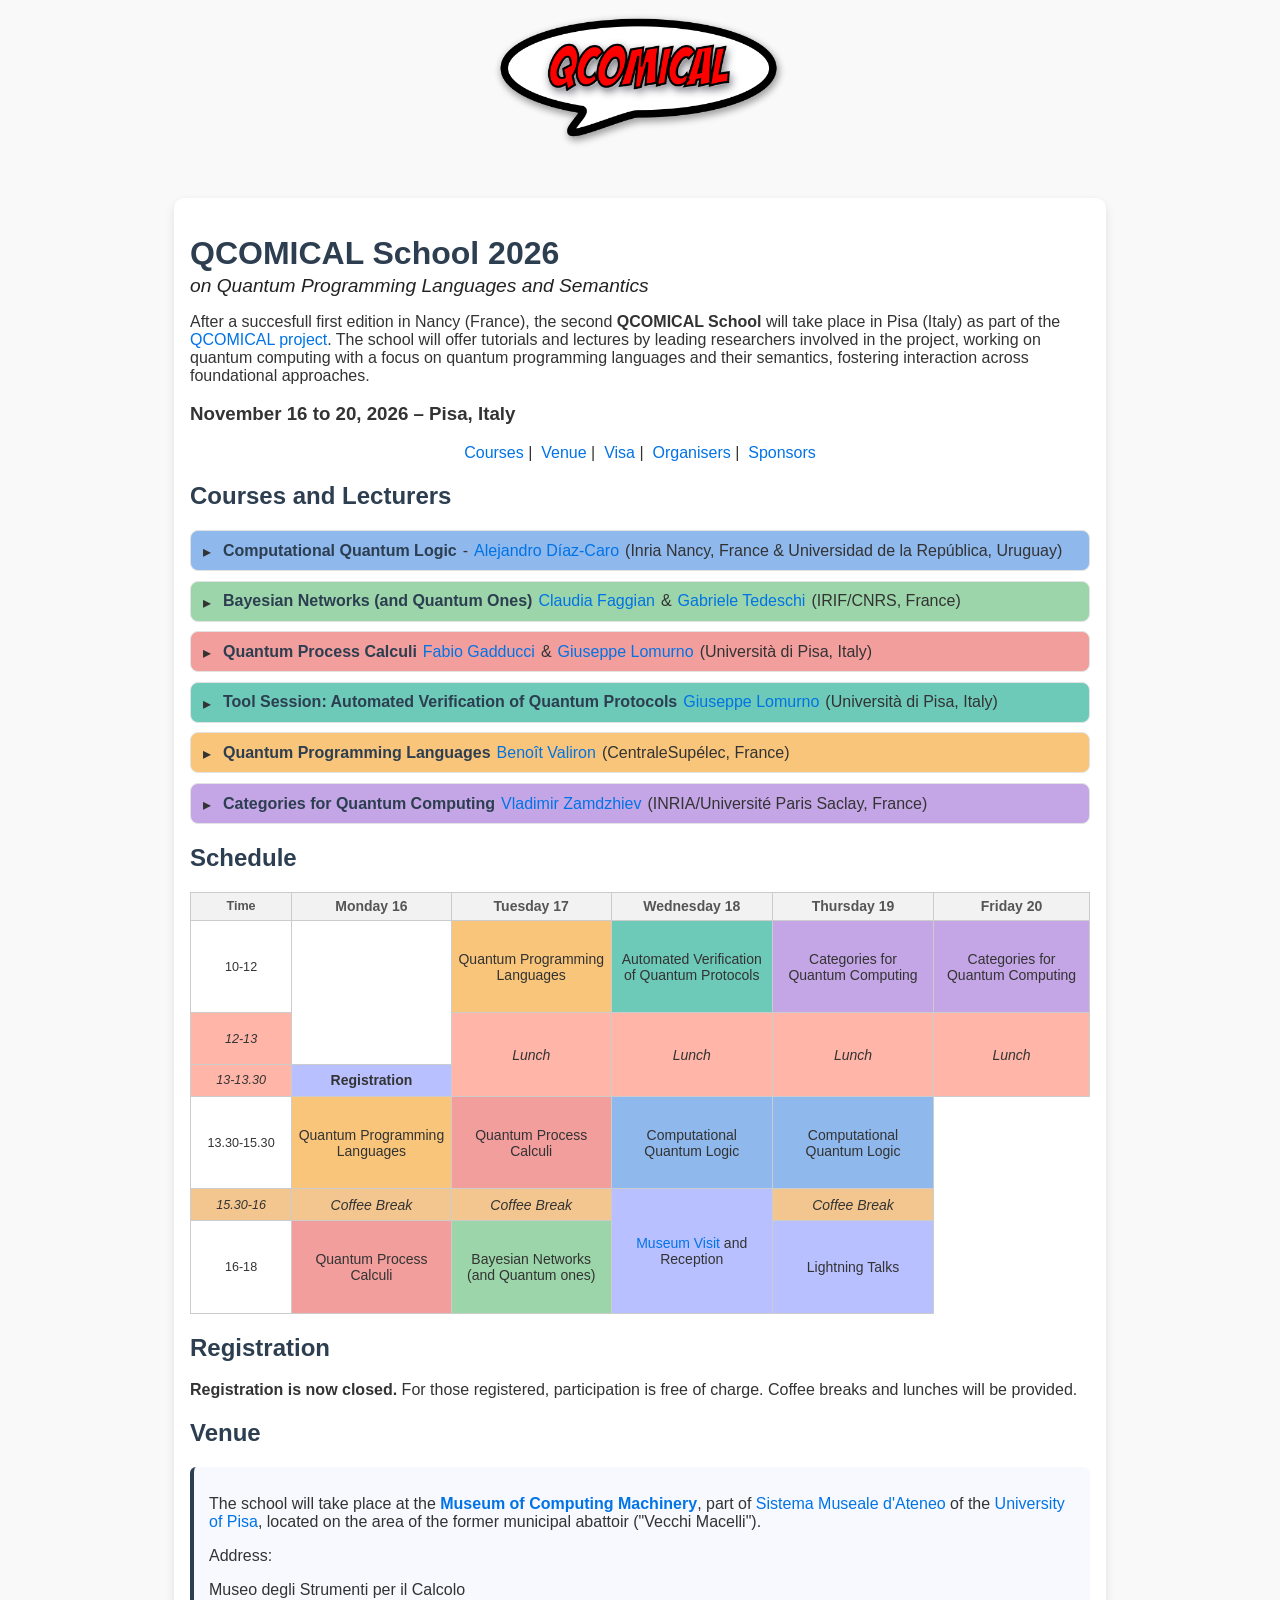
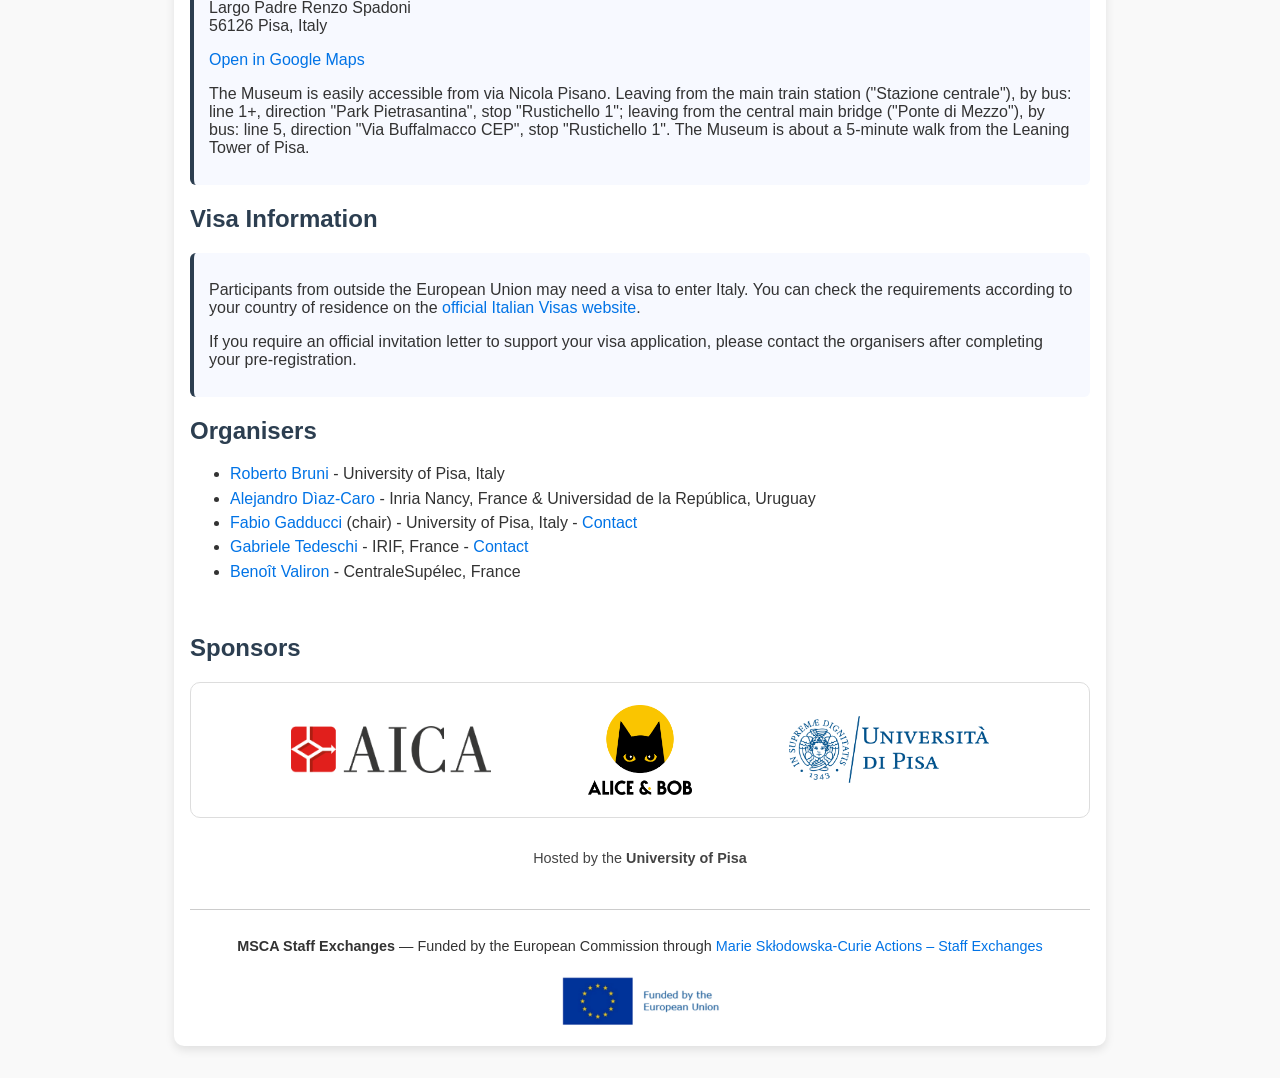
==== index.html @ 7be31fc1 "Added reception" ====
<!DOCTYPE html>
<html lang="en">
<head>
  <meta charset="UTF-8">
  <meta name="viewport" content="width=device-width, initial-scale=1">
  <title>QCOMICAL School 2026</title>
  <LINK rel="shortcut icon" href="favqcomical.png" type="image/x-icon">
  <link rel="stylesheet" href="style-qcomical.css?v=36">
</head>
<body>
  <div class="logo-container">
    <img src="img/QCOMICAL-logo.png" alt="QCOMICAL logo" class="qcomical-logo">
  </div>

<main class="container">
  <h1>QCOMICAL School 2026</h1>
  <p class="tagline"><em>on Quantum Programming Languages and Semantics</em></p>
  <p>
  After a succesfull first edition in Nancy (France), the second <strong>QCOMICAL School</strong> will take place in Pisa (Italy) as part of the 
  <a href="https://wdi.centralesupelec.fr/qcomical/" target="_blank">QCOMICAL project</a>.
  The school will offer tutorials and lectures by leading researchers involved in the project, working on quantum computing
  with a focus on quantum programming languages and their semantics, fostering interaction across foundational approaches.
  </p>

  <h3>November 16 to 20, 2026 – Pisa, Italy</h3>
  <nav style="margin: 0.5em 0 1.25em; text-align:center">
    <a href="#courses">Courses</a>&nbsp;|&nbsp; 
    <!--<a href="#schedule">Schedule</a>&nbsp;|&nbsp;-->
    <a href="#venue">Venue</a>&nbsp;|&nbsp;
    <a href="#visa">Visa</a>&nbsp;|&nbsp;
    <a href="#organisers">Organisers</a>&nbsp;|&nbsp;
    <a href="#sponsors">Sponsors</a>
  </nav>


  <h2 id="courses">Courses and Lecturers</h2>
  <ul class="lecturers">
    <li>
      <details class="course ql">
	<summary class="ql">
	  <span class="left">
	    <span class="course-title">Computational Quantum Logic</span> -
	     <a href="https://members.loria.fr/adiazcaro/" target="_blank">Alejandro D&iacute;az-Caro</a> 
	     (Inria Nancy, France & Universidad de la República, Uruguay)
	  </span>
	  <span class="right">
	    <!--<a href="xxxx" class="pdf" target="_blank">Slides</a>-->
	  </span>
	</summary>
	<div class="abstract">
	  <p>In this course, we will explore the logical foundations of quantum computing through the lens of the Curry-Howard correspondence. We will look at both directions of this relationship: how linear logic provides a natural framework for quantum mechanics, and conversely, what kind of logic emerges when we take quantum linearity as the starting point. Along the way, we will explore the challenges posed by measurement and the resulting non-determinism, examining different approaches to incorporating non-deterministic choice into logical systems.</p>
	</div>
      </details>
    </li>
    <li>
      <details class="course bn">
	<summary class="bn">
	  <span class="left">
	    <span class="course-title">Bayesian Networks (and Quantum Ones)</span>
	     <a href="https://www.irif.fr/~faggian/" target="_blank">Claudia Faggian</a> 
       &
       <a href="https://www.irif.fr/users/tedeschi/index" target="_blank">Gabriele Tedeschi</a> (IRIF/CNRS, France)
	  </span>
	  <span class="right">
	    <!--<a href="xxxx" class="pdf" target="_blank">Slides</a>-->
	  </span>
	</summary>
	<div class="abstract">
	  <p>Quantum theory can be framed as a theory of inference. What it predicts are the probabilities of measurement outcomes on a system; so framed, prediction is a problem of probabilistic inference. It is then natural to ask if and how the tools developed for classical Bayesian inference carry over to the quantum setting — an active research area.


The first part of the course introduces Bayesian networks, prominent graphical models for probabilistic reasoning under uncertainty, which have a dual nature as tools for inference and as causal models. We present their semantics and the basic mechanisms of inference.

The second part opens towards quantum Bayesian networks, which extend the framework to systems involving both classical and quantum data. The Bell experiment — Alice and Bob measuring a pair of entangled qubits in laboratories far apart — will be our guiding example.</p>
	</div>
      </details>
    </li>
    <li>
      <details class="course pc">
	<summary class="pc">
	  <span class="left">
	    <span class="course-title">Quantum Process Calculi</span>
	     <a href="https://pages.di.unipi.it/gadducci/" target="_blank">Fabio Gadducci</a> 
       &
       <a href="https://www.unipi.it/ateneo/organizzazione/persone/giuseppe-lomurno-204838/" target="_blank">Giuseppe Lomurno</a> (Universit&agrave; di Pisa, Italy)
	  </span>
	  <span class="right">
	    <!--<a href="xxxx" class="pdf" target="_blank">Slides</a>-->
	  </span>
	</summary>
	<div class="abstract">
	  <p>Whereas most quantum protocols are described in natural language and rarely analysed through the lens of formal methods, modern quantum network infrastructures demand rigorous guarantees of correctness and security. 
      Process calculi represent a natural candidate for quantum protocol verification, given their effectiveness in modelling and analysing distributed systems. 
      This course introduces the lqCCS language, a quantum extension of value-passing CCS.
      It describes its operational semantics, illustrates the associated testing and bisimulation equivalences,  and provides examples of protocol specifications to assess the calculus' adequacy in proving their correctness.</p>
	</div>
      </details>
    </li>
	<li>
      <details class="course vqp">
	<summary class="vqp">
	  <span class="left">
	    <span class="course-title">Tool Session: Automated Verification of Quantum Protocols</span>
	     <a href="https://www.unipi.it/ateneo/organizzazione/persone/giuseppe-lomurno-204838/" target="_blank">Giuseppe Lomurno</a> (Universit&agrave; di Pisa, Italy)
	  </span>
	  <span class="right">
	    <!--<a href="xxxx" class="pdf" target="_blank">Slides</a>-->
	  </span>
	</summary>
	<div class="abstract">
	  <p>Quantum communication is moving from laboratory demonstrations to deployed security applications, so the correctness of quantum protocols is becoming a practical concern rather than a theoretical one.
Verification is hard on multiple axis: the systems act on possibly large quantum states with probabilistic behaviour, and being concurrent, they also exhibit non-deterministic behaviour.
These two features do not compose for free: theoretical work shows that naively extending classical techniques breaks soundness, and that scheduling must be handled with care.
We present an interactive workbench that implements these results.
Protocols are written in lqCCS, a process algebra that adds quantum operations to the simple syntax of CCS.
The tool typechecks protocols and sepcifications, derives their semantics as labelled transition systems, and decides behavioural equivalence via bisimilarity, both from the command line and through a GUI in which the state space can be explored interactively.
    </p>
	</div>
      </details>
    </li>
    <li>
      <details class="course qpl">
	<summary class="qpl">
	  <span class="left">
	    <span class="course-title">Quantum Programming Languages</span>
	     <a href="https://www.monoidal.net/" target="_blank">Beno&icirc;t Valiron</a> (CentraleSup&eacute;lec, France)
	  </span>
	  <span class="right">
	    <!--<a href="xxxx" class="pdf" target="_blank">Slides</a>-->
	  </span>
	</summary>
	  <div class="abstract">
	  <p>In this lecture, we will discuss what it means to program quantum
computers: what is the computational model, what is the general
structure of quantum algorithms, and what it implies in terms of
programming structures and constraints. We shall in particular focus on
the functional paradigm, and the differences with the classical
framework.</p>
	</div>
    </li>
    <li>
      <details class="course cat">
	<summary class="cat">
	  <span class="left">
	    <span class="course-title">Categories for Quantum Computing</span>
	     <a href="https://zamdzhiev.github.io/" target="_blank">Vladimir Zamdzhiev</a> (INRIA/Universit&eacute; Paris Saclay, France)
	  </span>
	  <span class="right">
	    <!--<a href="xxxx" class="pdf" target="_blank">Slides</a>-->
	  </span>
	</summary>
	<div class="abstract">
	  <p>In this course we recall some of the more important categories that have been studied in the program of Categorical Quantum Mechanics (CQM) for finite-dimensional quantum systems. Examples include the category FHilb of finite-dimensional Hilbert spaces and linear maps between them and a category that is equivalent to finite-dimensional C*-algebras and completely positive (CP) maps between them. We then consider additional categories that are relevant for quantum computation where we take into account normalisation constraints and show that we still have nice categorical structures that are compatible with the Heisenberg-Schrödinger duality of quantum theory.

The latter results are based on a joint paper with Thea Li and other papers coauthored with Bert Lindenhovius.</p>
	</div>
      </details>
    </li>
    </ul>

<div style="/*display: none;*/">
  <h2 id="schedule">Schedule</h2>
<div class="schedule">
  <table>
    <thead>
      <tr>
        <th>Time</th>
        <th>Monday 16</th>
        <th>Tuesday 17</th>
        <th>Wednesday 18</th>
        <th>Thursday 19</th>
        <th>Friday 20</th>
      </tr>
    </thead>
    <tbody>
      <!-- 10-12 -->
      <tr class="row-120">
        <td>10-12</td>
        <td class="empty"></td>
        <td class="courses qpl">Quantum Programming Languages</td>
        <td class="courses vqp">Automated Verification of Quantum Protocols</td>
        <td class="courses cat">Categories for Quantum Computing</td>
        <td class="courses cat">Categories for Quantum Computing</td>
      </tr>

      <!-- 12-13 -->
      <tr class="row-60">
        <td class="lunch">12-13</td>
        <td class="empty"></td>
        <td class="lunch" rowspan="2">Lunch</td>
        <td class="lunch" rowspan="2">Lunch</td>
        <td class="lunch" rowspan="2">Lunch</td>
        <td class="lunch" rowspan="2">Lunch</td>
      </tr>

      <!-- 13-13.30 -->
      <tr class="row-30">
        <td class="lunch">13-13.30</td>
        <td class="social"><strong>Registration</strong></td>
      </tr>

      <!-- 13.30-15.30 -->
      <tr class="row-120">
        <td>13.30-15.30</td>
        <td class="courses qpl">Quantum Programming Languages</td>
        <td class="courses pc">Quantum Process Calculi</td>
        <td class="courses ql">Computational Quantum Logic</td>
        <td class="courses ql">Computational Quantum Logic</td>
        <td class="empty"></td>
      </tr>

      <!-- 15.30-16 -->
      <tr class="row-30">
        <td class="coffee">15.30-16</td>
        <td class="coffee">Coffee Break</td>
        <td class="coffee">Coffee Break</td>
        <td class="social" rowspan="2"><a href="https://www.msc.sma.unipi.it/en/collections/">Museum Visit</a> and Reception</td>
        <td class="coffee">Coffee Break</td>
        <td class="empty"></td>
      </tr>

      <!-- 16-18 -->
      <tr class="row-120">
        <td>16-18</td>
        <td class="courses pc">Quantum Process Calculi</td>
        <td class="courses bn">Bayesian Networks (and Quantum ones)</td>
        <td class="social">Lightning Talks</td>
        <td class="empty"></td>
      </tr>
    </tbody>
  </table>
</div>
</div>

  <h2 id="prereg">Registration</h2>

  <p>
  <strong>Registration is now closed.</strong>
  For those registered, participation is free of charge</strong>. Coffee breaks and lunches will be provided.
  </p>
  <!--
  <div class="prereg-box"> 
    <p>Filling the form below is mandatory.</p>
    <a href="https://forms.gle/PEgU6gXWRvAGsyMJ6"
       target="_blank" rel="noopener"
		       aria-label="Open the pre-registration form in a new tab">
      Click here to access the registration form
    </a>
    <p>Your submission will be considered a pre-registration until you receive a confirmation email, usually sent within two days.</p>
    <h3>Registration deadline: October 16, 2026 (AoE)</h3>
    <p><strong>If you receive any error message, please try again or contact the organisers.</strong></p>
  </div>-->

  
  <!--
  <h2 id="prereg">Accommodation</h2>
  <p>
  A few rooms have been reserved at
  <a href="https://www.residence.unipi.it/" target="_blank"><strong>Residence Le Benedettine</strong></a>,
  the guesthouse of the University of Pisa.
  They are available on a first come-first served basis. <br>
  If you wish to book a <strong>single-bed room</strong>, you can do so following this 
  <a href="https://www.residence.unipi.it/richiestaautenticata/?lang=en">link</a>,
  and insert the following code into the <i>additional notes</i>: <b>Priority code 1156/2026</b>.
  If you and another attendee wish to book a <strong>double room</strong>, 
  you can contact the guesthouse with a mail to <tt>"info at residence.unipi.it"</tt>.
  You will have to specify both of your names and the same code priority code as before.
  </p>
  -->

  <h2 id="venue">Venue</h2>
  <div class="venue-box">
    <p>
    The school will take place at the <strong><a href="https://www.msc.sma.unipi.it/en/" target="_blank">Museum of Computing Machinery</a></strong>, 
    part of <a href="https://www.sma.unipi.it/en/" target="_blank"> Sistema Museale d'Ateneo</a> of the 
    <a href="https://www.unipi.it/en/" target="_blank">University of Pisa</a>,
    located on the area of the former municipal abattoir ("Vecchi Macelli").
    </p>
    <p>
    Address:
    <address style="font-style: normal;">
      Museo degli Strumenti per il Calcolo<br>
      Largo Padre Renzo Spadoni<br>
      56126 Pisa, Italy
    </address>
    </p>
    <p>
    <a href="https://www.google.com/maps/place/Museo+degli+Strumenti+per+il+Calcolo/@43.7167528,10.3877674,17z/data=!3m1!4b1!4m6!3m5!1s0x12d59174dbd13f9b:0xfd194d0edb1dd85f!8m2!3d43.716749!4d10.3903423!16s%2Fg%2F11g_x8jgtn?entry=ttu&g_ep=EgoyMDI2MDQxNS4wIKXMDSoASAFQAw%3D%3D"
       target="_blank" rel="noopener">Open in Google Maps</a>
    </p>
    <p>
    The Museum is easily accessible from via Nicola Pisano. 
    Leaving from the main train station ("Stazione centrale"), by bus: line 1+, direction "Park Pietrasantina", stop "Rustichello 1"; 
    leaving from the central main bridge ("Ponte di Mezzo"), by bus: line 5, direction "Via Buffalmacco CEP", stop "Rustichello 1". 
    The Museum is about a 5-minute walk from the Leaning Tower of Pisa.
    </p>
    </div>

  <h2 id="visa">Visa Information</h2>
  <div class="visa-box">
  <p>
    Participants from outside the European Union may need a visa to enter Italy.  
    You can check the requirements according to your country of residence on the  
    <a href="https://www.msc.sma.unipi.it/en/" target="_blank">official Italian Visas website</a>.
  </p>
  <p>
    If you require an official invitation letter to support your visa application, please contact the organisers after completing your pre-registration.
  </p>
  </div>

  <h2 id="organisers">Organisers</h2>
  <p>
  <ul class="organisers">
    <li><a href="https://pages.di.unipi.it/bruni/" target="_blank">Roberto Bruni</a> - University of Pisa, Italy</li>
    <li><a href="https://members.loria.fr/ADiazCaro/">Alejandro D&igrave;az-Caro</a> - Inria Nancy, France & Universidad de la República, Uruguay </li>
    <li><a href="https://pages.di.unipi.it/gadducci/">Fabio Gadducci</a> (chair) - University of Pisa, Italy - 
		<!-- A js script at the bottom of the pages composes user and domain on a click event-->
		<a href="#" class="secure-email" mail-user="fabio.gadducci" mail-domain="unipi.it">Contact</a></li>
    <li><a href="https://www.irif.fr/users/tedeschi/index" target="_blank">Gabriele Tedeschi</a> - IRIF, France - 
		<a href="#" class="secure-email" mail-user="gabriele.tedeschi" mail-domain="irif.fr">Contact</a></li>
  	<li><a href="http://www.monoidal.net/" target="_blank">Beno&icirc;t Valiron</a> - CentraleSup&eacute;lec, France</li>
  </ul>
  </p>

  <h2 id="sponsors">Sponsors</h2>

 
  <section class="sponsors">
    <!-- 1st row 
    <div class="tier tier-diamond">
      <h3>Diamond</h3>
      <div class="logos">
        <a class="logo" href="https://www.quantinuum.com" target="_blank" rel="noopener">
          <img src="img/quantinuum-logo.png" alt="Quantinuum">
        </a>
      </div>
    </div>
	-->

    <!-- 2nd row 
    <div class="tier tier-platinum">
      <h3>Platinum</h3>
      <div class="logos is-empty"></div>
    </div>
    -->

    <!-- 3rd row -->
    <div class="tier tier-gold">
      <!-- <h3>Gold</h3> -->
      <div class="logos">
		<a class="logo" href="https://www.aicanet.it/" target="_blank" rel="noopener">
          <img src="img/Logo_AICA_Nuovo.png" style="width: 200px; height: auto;" alt="AICA">
        </a>
		<a class="logo" href="https://alice-bob.com/" target="_blank" rel="noopener">
		<img src="img/AB-logo-RVB-vertical-black-Nomaring.png" style="width:auto; height: auto;" alt="Alice&Bob">
		</a>
		<a class="logo" href="https://www.unipi.it/" target="_blank" rel="noopener">
          <img src="img/unipi-logo.png" style="width:200px; height: auto;" alt="University of Pisa">
        </a>
      </div>
    </div>

    <!-- 4th row 
    <div class="tier tier-silver">
      <h3>Silver</h3>
      <div class="logos">
        <a class="logo" href="https://quandela.com/" target="_blank" rel="noopener">
          <img src="img/quandela-logo.jpeg" alt="Quandela">
        </a>
      </div>
      <div class="logos">
	<a class="logo" href="https://www.info.gouv.fr/actualite/france-2030-strategie-quantique-lancement-d-une-plateforme-nationale-de-calcul-quantique" target="_blank" rel="noopener">
	  <img src="img/EPiQ-HQI.png" alt="EPiQ - HQI">
        </a>
      </div>
    </div>
	-->
  </section>
  
  <div class="hosted-by" style="text-align:center; margin-top:2em;">
    <p style="margin-bottom:0.5em; font-size:90%;">
    Hosted by the <strong>University of Pisa</strong>
    </p>
    <!-- <img src="img/unipi-logo.png" alt="unipi logo" style="width:560px; height:auto;"> -->
  </div>

  <div class="eu-funding">
  <p><strong>MSCA Staff Exchanges</strong> — Funded by the European Commission through
    <a href="https://marie-sklodowska-curie-actions.ec.europa.eu/actions/staff-exchanges" target="_blank">
      Marie Skłodowska-Curie Actions – Staff Exchanges
    </a>
  </p>
  <img src="img/EUflag.png" alt="Funded by the European Union">
</div>
</main>

<script>
      document.querySelectorAll('.secure-email').forEach(link => {
        link.addEventListener('click', function(e) {
          e.preventDefault(); // Stops the page from jumping
          
          const user = this.getAttribute('mail-user');
          const domain = this.getAttribute('mail-domain');
          
          // Opens the user's default email client
          window.location.href = `mailto:${user}@${domain}`;
        });
      });
</script>

</body>
</html>
---- style-qcomical.css ----
:root {
  /* Course Colors */
  --color-ql:  #8fb8ed;  /* Soft bright blue */
  --color-bn:  #9bd5a9;  /* Soft bright mint green */
  --color-pc:  #f29e9d;  /* Soft bright coral/salmon */
  --color-vqp: #6dc9b8;  /* Vibrant soft teal  */
  --color-qpl: #f8c57b;  /* Soft warm apricot/gold */
  --color-cat: #c4a6e6;  /* Soft bright lavender */

  /* Schedule Event Colors (Fainter & Distinct) */
  --color-lunch:  #ffb5a7;  /* Cheerful soft coral-pink */
  --color-coffee: #f3c68f;  /* Warm, cozy creamy amber */
  --color-social: #b8c0ff;  /* Vibrant soft periwinkle-blue */
}


body {
  font-family: "Helvetica Neue", Helvetica, Arial, sans-serif;
  background-color: #f9f9f9;
  margin: 0;
  padding: 0;
  color: #333;
}

.container {
  max-width: 900px;
  margin: 2em auto;
  padding: 1em;
  background: white;
  border-radius: 10px;
  box-shadow: 0 4px 10px rgba(0,0,0,0.1);
}

h1, h2 {
  color: #2c3e50;
}

.logo-container {
  text-align: center;
  margin-bottom: 1.5em;
}

.qcomical-logo {
  max-width: 100%;
  height: auto;
  width: 300px;
}

.eu-funding {
  margin-top: 3em;
  padding-top: 1em;
  border-top: 1px solid #ccc;
  text-align: center;
  font-size: 90%;
}

.eu-funding img {
  margin-top: 0.5em;
  width: 160px;
  height: auto;
}

.hosted-by {
  text-align: center;
  margin-top: 2em;
  margin-bottom: 2em;
  color: #444;
}

.hosted-by p {
  margin-bottom: 0.5em;
}

.hosted-by img {
  max-width: 160px;   /* nunca más grande que el logo de la UE */
  height: auto;
  display: block;
  margin: 0 auto;
}

a {
  color: #0073e6;
  text-decoration: none;
}
a:hover {
  text-decoration: underline;
}

.schedule table {
  width: 100%;
  border-collapse: collapse;
  margin-top: 1em;
  font-size: 14px;
}

.schedule tr.row-30 td {
  height: 20px;
}

.schedule tr.row-60 td {
  height: 40px;
}

.schedule tr.row-90 td {
  height: 60px;
}

.schedule tr.row-120 td {
  height: 80px;
}

.schedule td,
.schedule th {
  vertical-align: middle;
  text-align: center;
  padding: 0.4em;
  border: 1px solid #ccc;
}

.schedule td.empty {
  border: none !important;
  background: transparent;
}

th {
  background-color: #f2f2f2;
  font-weight: bold;
  color: #555;
}

.schedule td:first-child,
.schedule th:first-child {
  white-space: nowrap;
  min-width: 90px;
  font-size: 90%;
}

.schedule th:not(:first-child),
.schedule td:not(:first-child) {
  width: 20%; 
}

/* --- New Colors with Original Text Styling --- */

.courses {
  background-color: #c9daf8; /* Soft Pastel Blue */
}

.lunch {
  background-color: var(--color-lunch);
  font-style: italic;
}

.coffee {
  background-color: var(--color-coffee);
  font-style: italic;
}

.social {
  background-color: var(--color-social);
}


.lecturers li {
  margin-bottom: 0.4em;
}

.organisers li {
	margin-bottom: 0.4em;
}

.tagline {
  font-size: 1.2em;
  font-weight: 500;
  color: #222;
  margin-top: -1em;
  margin-bottom: 0.5em;
}

.prereg-box {
  border: 2px solid #e74c3c;   /* rojo suave */
  background-color: #fff5f5;   /* fondo tenue */
  padding: 15px;
  margin: 20px 0;
  text-align: center;
  border-radius: 6px;
}

.prereg-box strong {
  color: #e74c3c;
}

.prereg-box a {
  display: inline-block;
  margin: 10px 0;
  padding: 10px 18px;
  background-color: #e74c3c;
  color: white;
  font-weight: bold;
  border-radius: 4px;
  text-decoration: none;
  transition: background-color 0.2s ease;
}

.prereg-box a:hover {
  background-color: #c0392b;
}

.prereg-box p:last-child {
  margin-top: 15px;
  font-weight: bold;
  color: #e74c3c;
}

.venue-box, .visa-box {
  background-color: #f7f9ff;
  border-left: 4px solid #2c3e50;
  padding: 12px 15px;
  margin: 20px 0;
  border-radius: 6px;
}

/* Sponsors */
#sponsors { margin-top: 2.2em; }

.sponsors {
  background: #fff;
  border: 1px solid #ddd;   /* borde externo limpio */
  border-radius: 10px;
  overflow: hidden;
}

.sponsors .tier {
  padding: 14px 16px;
  /* por defecto, SIN línea punteada */
  border-top: none;
}

/* Línea punteada SOLO entre categorías visibles */
.sponsors .tier:not(:has(.logos:empty)) + .tier:not(:has(.logos:empty)) {
  border-top: 2px dashed #d7d7d7;
}

.sponsors h3 {
  margin: 0 0 8px;
  font-size: 1.05em;
  color: #2c3e50;
  text-align: center;
}

.sponsors .logos {
  display: grid;
  grid-auto-flow: column;
  grid-auto-columns: max-content;
  justify-content: space-evenly;   /* reparte el espacio entre logos */
  gap: 36px;                       /* más aire entre logos */
  padding: 8px 24px;               /* evita que queden pegados al borde */
  align-items: center;
  min-height: 70px;   /* más alto para logos grandes */
  text-align: center;
}

/* Tamaños por categoría */
.sponsors .tier-diamond img   { max-height: 100px; width: auto; }
.sponsors .tier-platinum img  { max-height: 95px;  width: auto; }
.sponsors .tier-gold img      { max-height: 90px;  width: auto; }
.sponsors .tier-silver img    { max-height: 70px;  width: auto; }

.sponsors .logo img {
  display: block;
  height: auto;
  filter: none;
}

/* Responsive */
@media (max-width: 560px) {
  .sponsors .logos { grid-auto-flow: row; gap: 12px; }
  .sponsors .tier-diamond img  { max-height: 80px; }
  .sponsors .tier-platinum img { max-height: 65px; }
  .sponsors .tier-gold img     { max-height: 55px; }
  .sponsors .tier-silver img   { max-height: 48px; }
}

/* Ocultar categorías sin logos */
.sponsors .tier:has(.logos:empty) { display: none; }

/* Cursos con abstracts plegables */
.lecturers { list-style: none; padding-left: 0; }
.lecturers li { margin: 0 0 0.6em 0; }

.course {
  border: 1px solid #e3e3e3;
  border-radius: 8px;
  padding: 0;               /* el padding va en summary y abstract */
  overflow: hidden; /* ADD THIS: Keeps the abstract background inside the rounded corners */
}



.course[open] { box-shadow: 0 2px 8px rgba(0,0,0,0.06); }

.course summary {
  display: flex;
  gap: 6px;
  align-items: baseline;
  padding: 10px 12px;
  cursor: pointer;
  list-style: none;         /* oculta el triángulo nativo en algunos navegadores */
}

/* Ocultar marcador nativo y poner uno custom */
.course summary::-webkit-details-marker { display: none; }
.course summary::before {
  content: "▸";
  flex: 0 0 auto;
  transform: translateY(1px);
}
.course[open] summary::before { content: "▾"; }

.course-title {
  font-weight: 600;
  color: #2c3e50;           /* consistente con tus h1/h2 */
}


/* Cuerpo del abstract */
.course .abstract {
  padding: 10px 12px 12px 34px;  /* sangría para alinear con el caret */
  border-top: 1px solid #eee;
  color: #333;
  line-height: 1.45;
  text-align: justify;
  background-color: rgba(255, 255, 255, 0.6); /* ADD THIS: Creates the faded parent color effect */
}

.course .abstract p { margin: 0.4em 0; }

/* Para sponsors en el móvil */
@media (max-width: 560px) {
  /* Hacer que cada fila de logos sea realmente una columna apilada */
  .sponsors .logos {
    display: grid;
    grid-auto-flow: row;          /* apilar */
    grid-auto-columns: unset;     /* anula el max-content que rompe en iOS */
    grid-template-columns: 1fr;   /* una columna centrada */
    justify-content: center;
    align-items: center;
    gap: 12px;
    padding: 8px 12px;
  }

  /* Centrado y contención estricta del logo */
  .sponsors .logo {
    display: flex;
    justify-content: center;
    max-width: 100%;
  }
  .sponsors .logo img {
    max-width: 100%;
    height: auto;
    object-fit: contain;
  }

  /* Alturas un poco menores en móvil, manteniendo jerarquía */
  .sponsors .tier-diamond img { max-height: 80px; }
  .sponsors .tier-gold img    { max-height: 65px; }
  .sponsors .tier-silver img  { max-height: 50px; }
}

/* Para el programa en el movil */

@media (max-width: 560px) {
  .schedule {
    overflow-x: auto;
    -webkit-overflow-scrolling: touch;
  }
  .schedule table {
    /* SIN table-layout: fixed */
    min-width: 900px;   /* ancho mínimo cómodo para 6 columnas */
    width: 100%;
  }
  .schedule th, .schedule td {
    padding: 0.3em;
    font-size: 12px;
    white-space: normal;
    word-break: break-word;
  }
  .schedule td:first-child,
  .schedule th:first-child {
    min-width: 80px;
    font-size: 11px;
  }

  /* (Opcional, muy útil): primera columna fija al hacer scroll */
  .schedule td:first-child,
  .schedule th:first-child {
    position: sticky;
    left: 0;
    background: #fff;   /* o #f2f2f2 para el th */
    z-index: 2;
  }
  .schedule th:first-child { background: #f2f2f2; z-index: 3; }
}

/* Alinea contenido del summary: izquierda título + derecha slides */
.course summary {
  display: flex;
  justify-content: space-between;  /* separa izquierda y derecha */
  align-items: center;
  flex-wrap: wrap;                 /* permite que baje si se achica */
  gap: 6px;
  padding: 10px 12px;
  cursor: pointer;
  list-style: none;
}

/* Bloque izquierdo (titulo, nombre, institución) */
.course summary .left {
  display: flex;
  flex-wrap: wrap;
  align-items: baseline;
  gap: 6px;
}

/* Bloque derecho (slides) */
.course summary .right {
  margin-left: auto;               /* empuja a la derecha */
  white-space: nowrap;
}

/* Ajuste del triángulo indicador */
.course summary::before {
  content: "▸";
  margin-right: 6px;
}
.course[open] summary::before {
  content: "▾";
}

/* Responsive: en móvil, apilar slide abajo */
@media (max-width: 560px) {
  .course summary {
    flex-direction: column;
    align-items: flex-start;
  }
  .course summary .right {
    margin-left: 0;
  }
}

/* Logo dentro de una celda del programa */
.schedule td.logo-cell {
  background: #fff;  
  padding: 2px;        
}

.schedule td.logo-cell img {
  display: block;
  max-width: 100%;
  max-height: 100%;
  width: 100%;             /* ocupa el ancho disponible */
  height: 100%;            /* se adapta al alto de la celda */
  object-fit: contain;     /* mantiene proporciones 851x159 */
  margin: 0 auto;
}

/* Íconos para los enlaces de slides */
a.pdf::before,
a.html::before {
  content: "";
  display: inline-block;
  vertical-align: middle;
  width: 18px;   /* ajustá si querés más grande */
  height: 18px;
  margin-right: 4px;
  background-size: contain;
  background-repeat: no-repeat;
  background-position: center;
}

/* Icono PDF */
a.pdf::before {
  background-image: url("pdf.png");
}

/* Icono HTML */
a.html::before {
  background-image: url("html.png");
}

/* Coloring the courses programs */
.course.ql  { background-color: var(--color-ql); }
.course.bn  { background-color: var(--color-bn); }
.course.pc  { background-color: var(--color-pc); }
.course.vqp { background-color: var(--color-vqp); }
.course.qpl { background-color: var(--color-qpl); }
.course.cat { background-color: var(--color-cat); }

/* Coloring the courses schedule */
.courses.ql  { background-color: var(--color-ql); }
.courses.bn  { background-color: var(--color-bn); }
.courses.pc  { background-color: var(--color-pc); }
.courses.vqp { background-color: var(--color-vqp); }
.courses.qpl { background-color: var(--color-qpl); }
.courses.cat { background-color: var(--color-cat); }
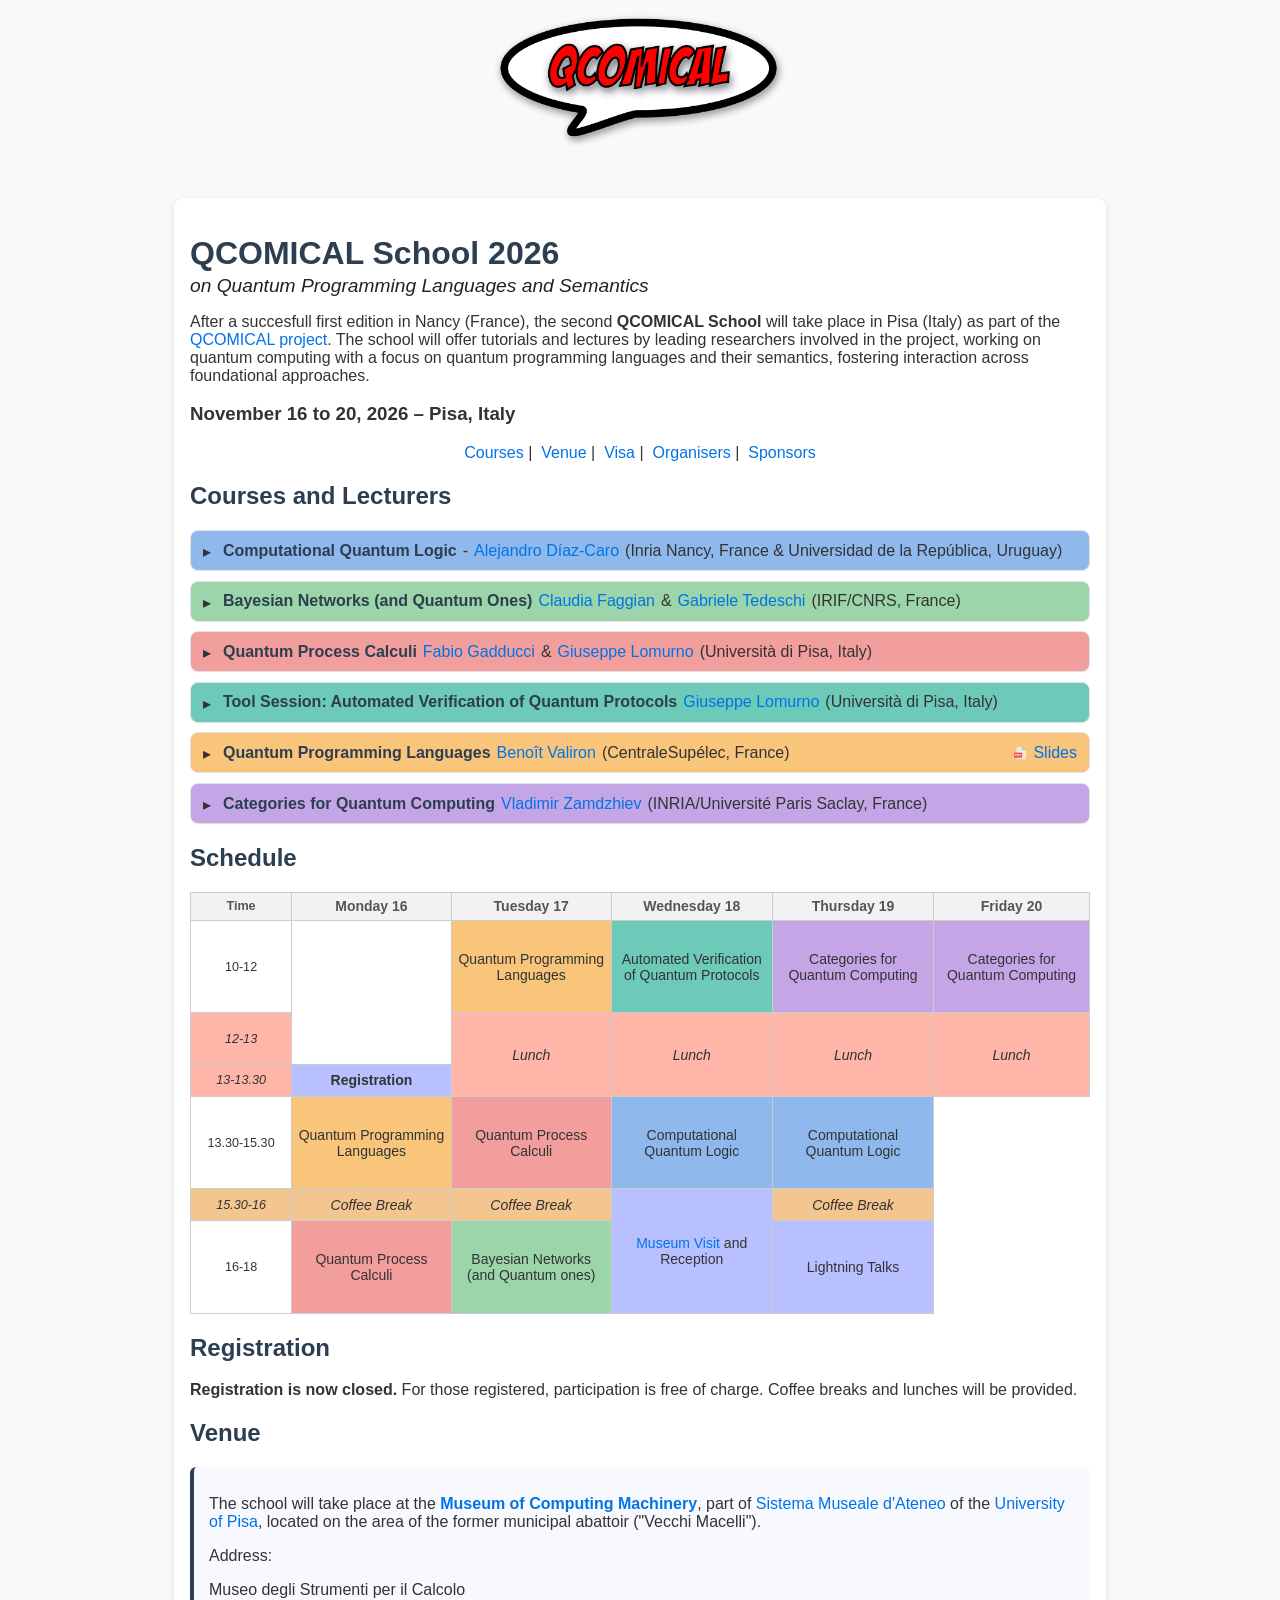
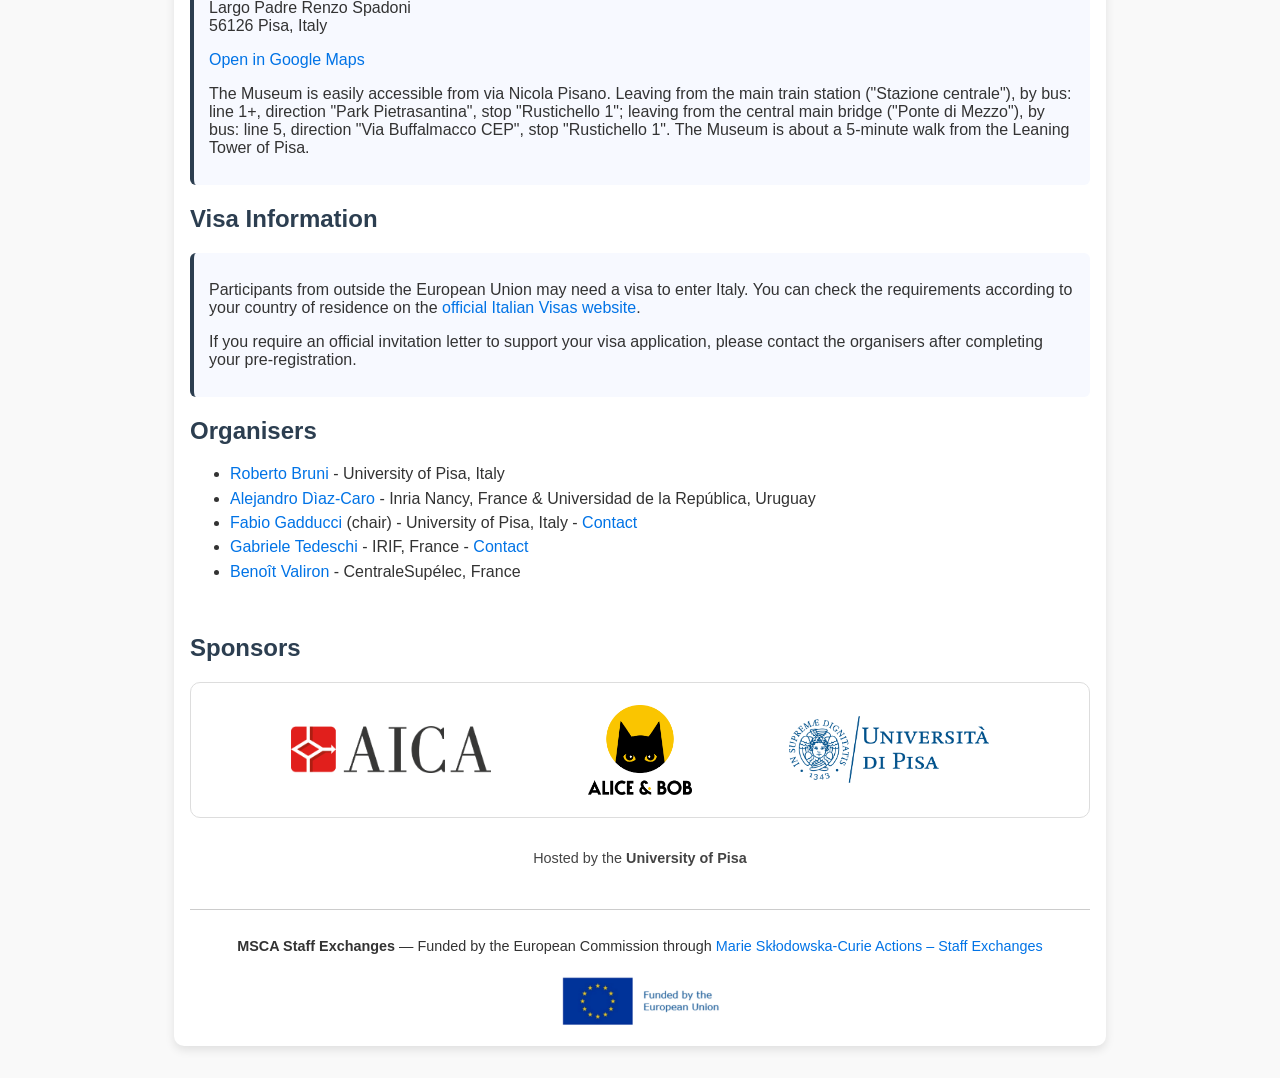
==== commit 60f675fd: "Added benoit slides" ====
--- a/index.html
+++ b/index.html
@@ -126,7 +126,7 @@
 	     <a href="https://www.monoidal.net/" target="_blank">Beno&icirc;t Valiron</a> (CentraleSup&eacute;lec, France)
 	  </span>
 	  <span class="right">
-	    <!--<a href="xxxx" class="pdf" target="_blank">Slides</a>-->
+	    <a href="valiron.pdf" class="pdf" target="_blank">Slides</a>
 	  </span>
 	</summary>
 	  <div class="abstract">
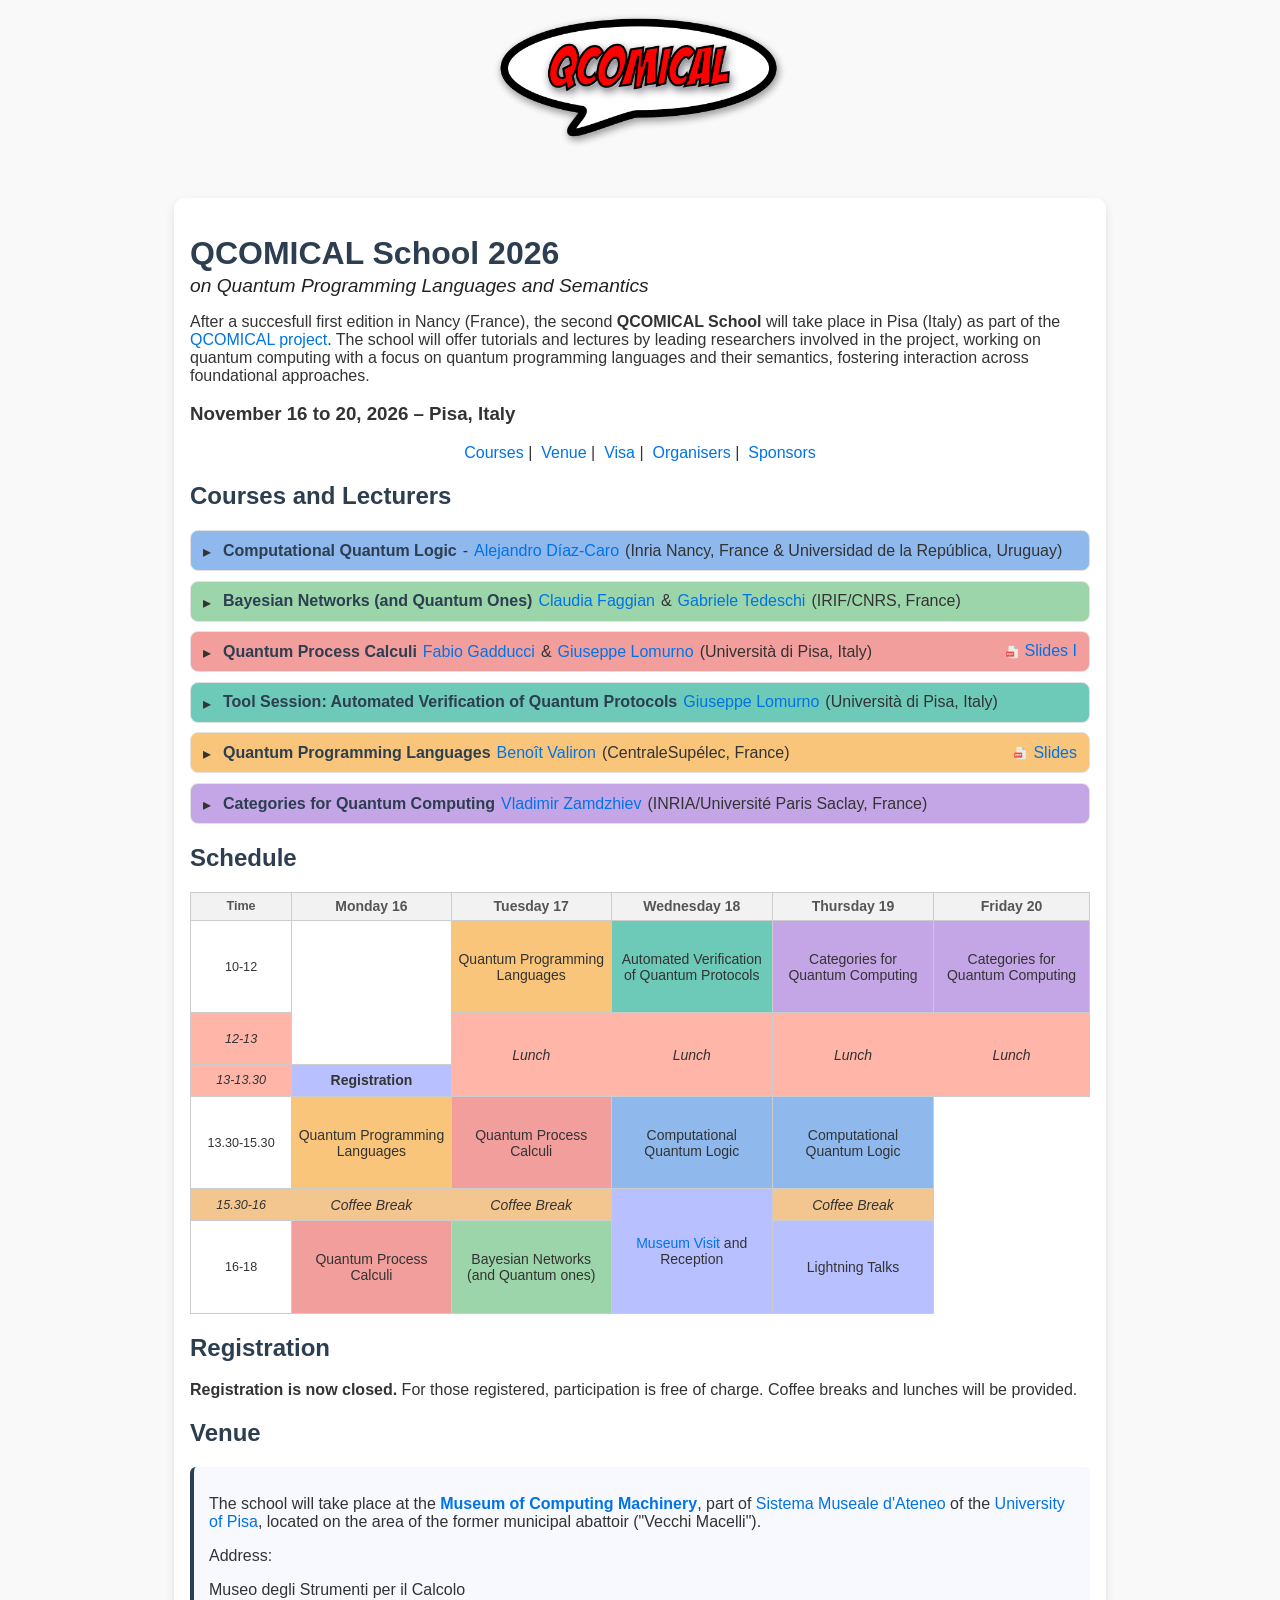
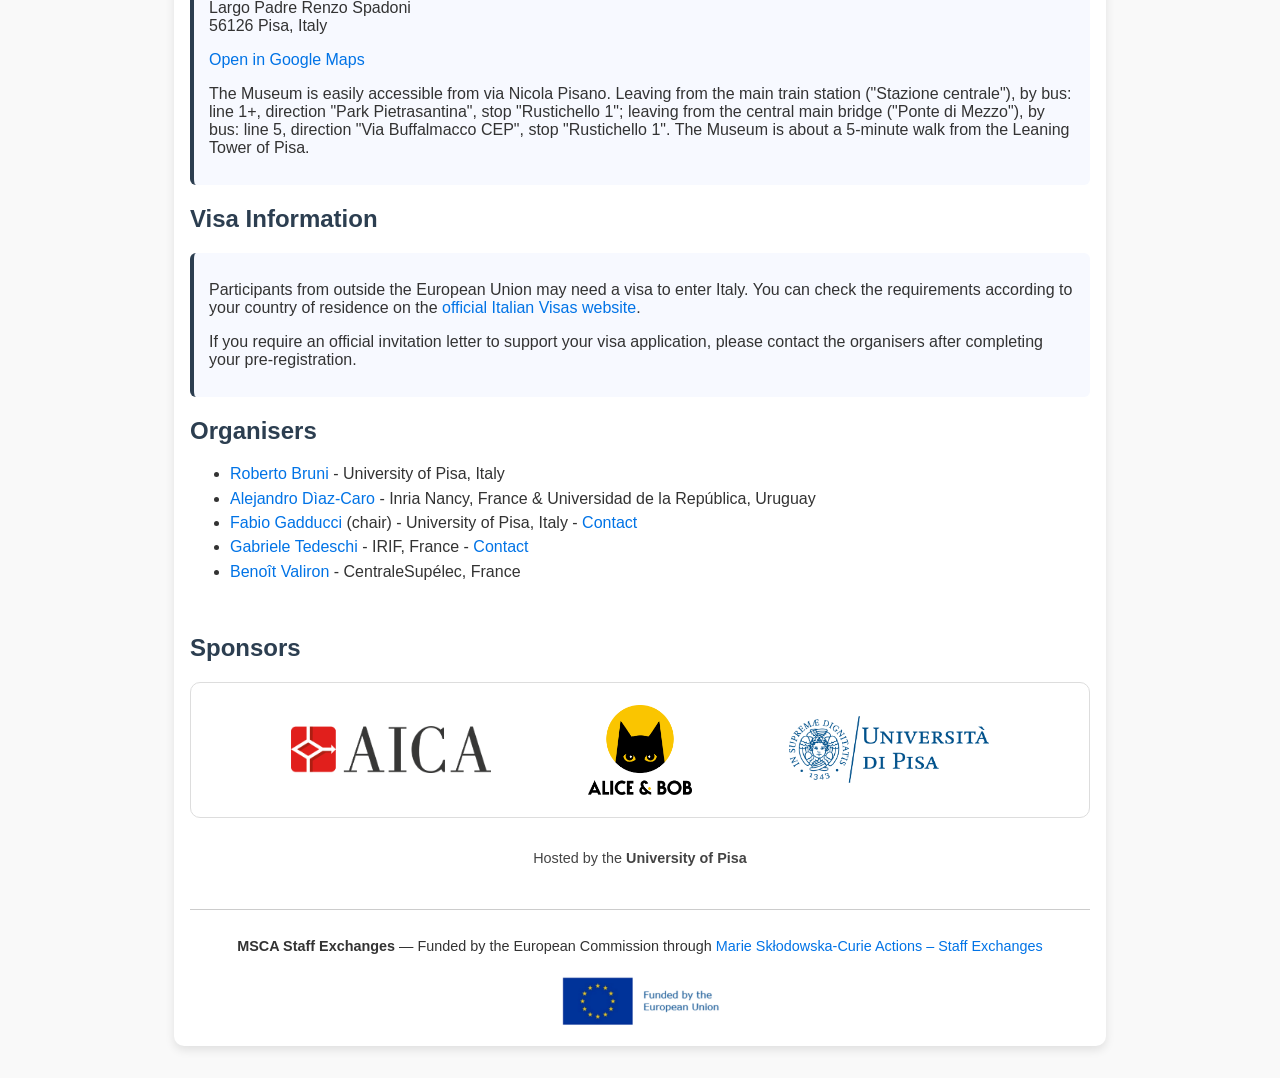
==== commit e737ff15: "added fabios slides" ====
--- a/index.html
+++ b/index.html
@@ -44,7 +44,7 @@
 	     (Inria Nancy, France & Universidad de la República, Uruguay)
 	  </span>
 	  <span class="right">
-	    <!--<a href="xxxx" class="pdf" target="_blank">Slides</a>-->
+	    <!--<a href="caro" class="pdf" target="_blank">Slides</a>-->
 	  </span>
 	</summary>
 	<div class="abstract">
@@ -62,7 +62,7 @@
        <a href="https://www.irif.fr/users/tedeschi/index" target="_blank">Gabriele Tedeschi</a> (IRIF/CNRS, France)
 	  </span>
 	  <span class="right">
-	    <!--<a href="xxxx" class="pdf" target="_blank">Slides</a>-->
+	    <!--<a href="tedeschi" class="pdf" target="_blank">Slides</a>-->
 	  </span>
 	</summary>
 	<div class="abstract">
@@ -85,7 +85,8 @@
        <a href="https://www.unipi.it/ateneo/organizzazione/persone/giuseppe-lomurno-204838/" target="_blank">Giuseppe Lomurno</a> (Universit&agrave; di Pisa, Italy)
 	  </span>
 	  <span class="right">
-	    <!--<a href="xxxx" class="pdf" target="_blank">Slides</a>-->
+	    <a href="gadducci" class="pdf" target="_blank">Slides I</a>
+      <!--<a href="lomurno" class="pdf" target="_blank">Slides II</a>-->
 	  </span>
 	</summary>
 	<div class="abstract">
@@ -104,7 +105,7 @@
 	     <a href="https://www.unipi.it/ateneo/organizzazione/persone/giuseppe-lomurno-204838/" target="_blank">Giuseppe Lomurno</a> (Universit&agrave; di Pisa, Italy)
 	  </span>
 	  <span class="right">
-	    <!--<a href="xxxx" class="pdf" target="_blank">Slides</a>-->
+	    <!--<a href="quarc" class="pdf" target="_blank">Slides</a>-->
 	  </span>
 	</summary>
 	<div class="abstract">
@@ -146,7 +147,7 @@
 	     <a href="https://zamdzhiev.github.io/" target="_blank">Vladimir Zamdzhiev</a> (INRIA/Universit&eacute; Paris Saclay, France)
 	  </span>
 	  <span class="right">
-	    <!--<a href="xxxx" class="pdf" target="_blank">Slides</a>-->
+	    <!--<a href="zamdzhiev" class="pdf" target="_blank">Slides</a>-->
 	  </span>
 	</summary>
 	<div class="abstract">
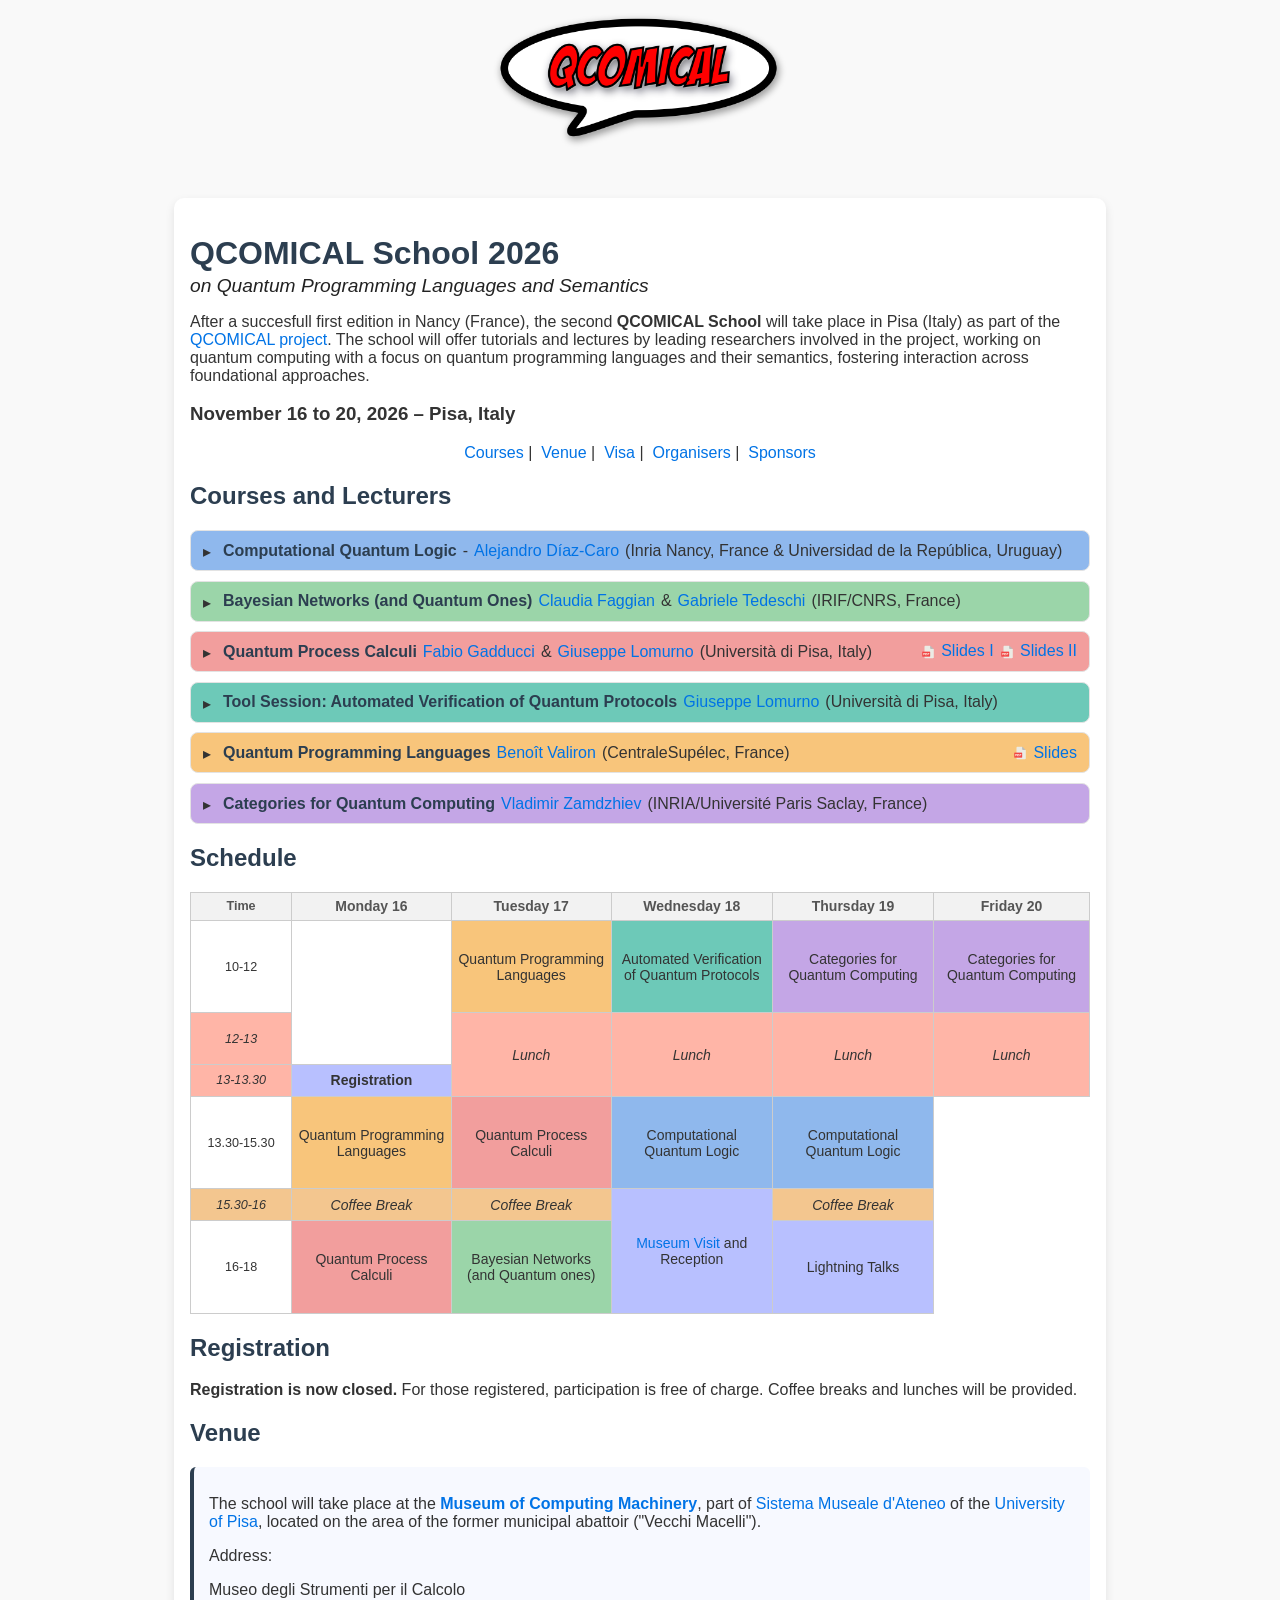
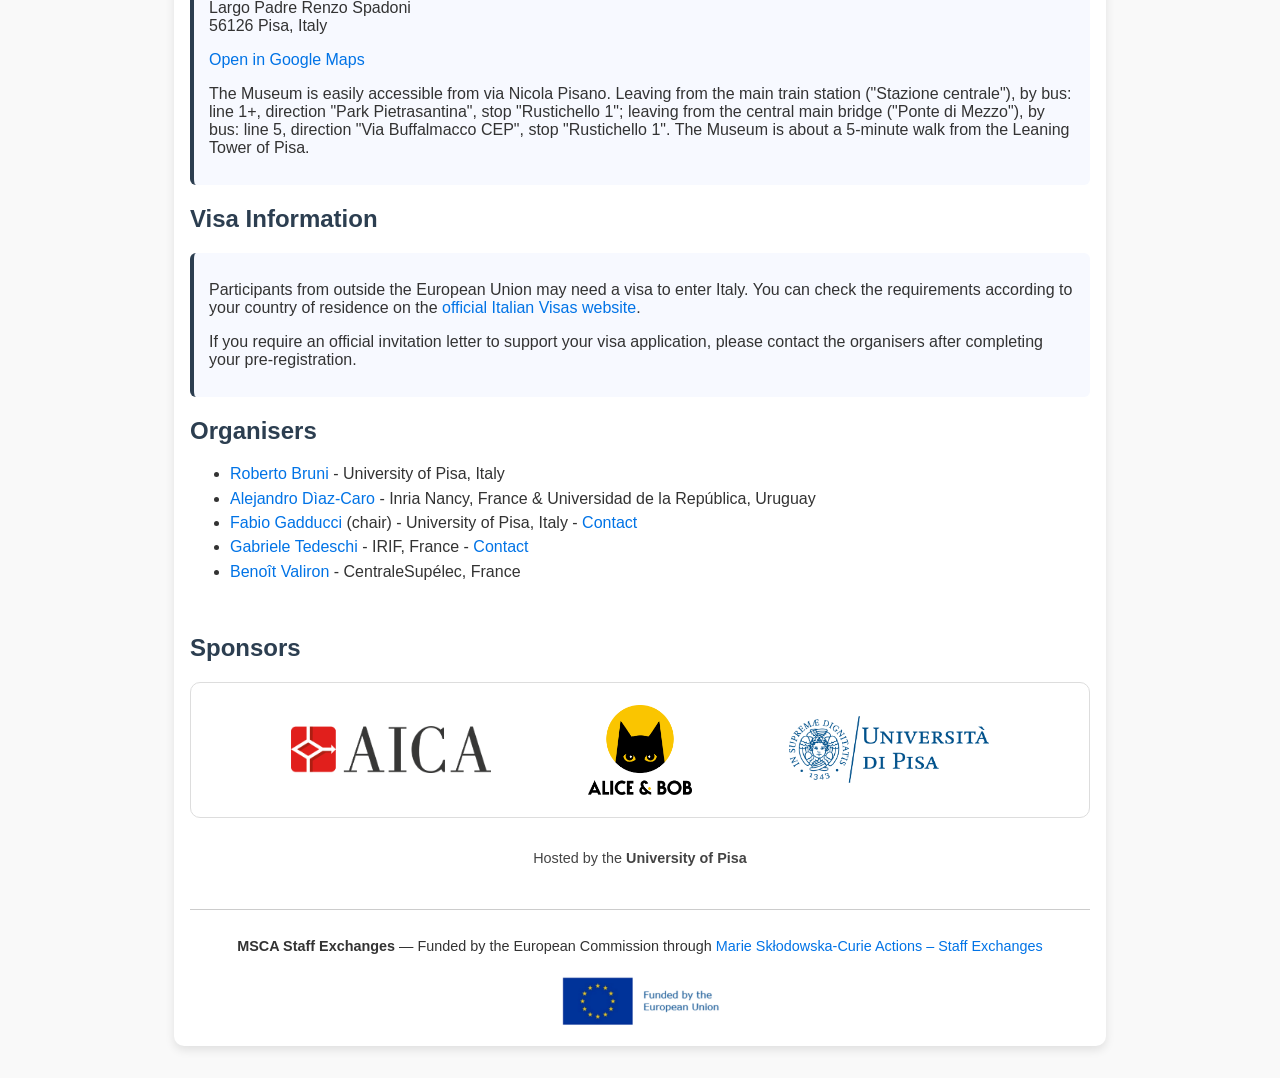
==== commit 52485835: "added giuseppes slides" ====
--- a/index.html
+++ b/index.html
@@ -85,8 +85,8 @@
        <a href="https://www.unipi.it/ateneo/organizzazione/persone/giuseppe-lomurno-204838/" target="_blank">Giuseppe Lomurno</a> (Universit&agrave; di Pisa, Italy)
 	  </span>
 	  <span class="right">
-	    <a href="gadducci" class="pdf" target="_blank">Slides I</a>
-      <!--<a href="lomurno" class="pdf" target="_blank">Slides II</a>-->
+	    <a href="gadducci.pdf" class="pdf" target="_blank">Slides I</a>
+      <a href="lomurno.pdf" class="pdf" target="_blank">Slides II</a>
 	  </span>
 	</summary>
 	<div class="abstract">
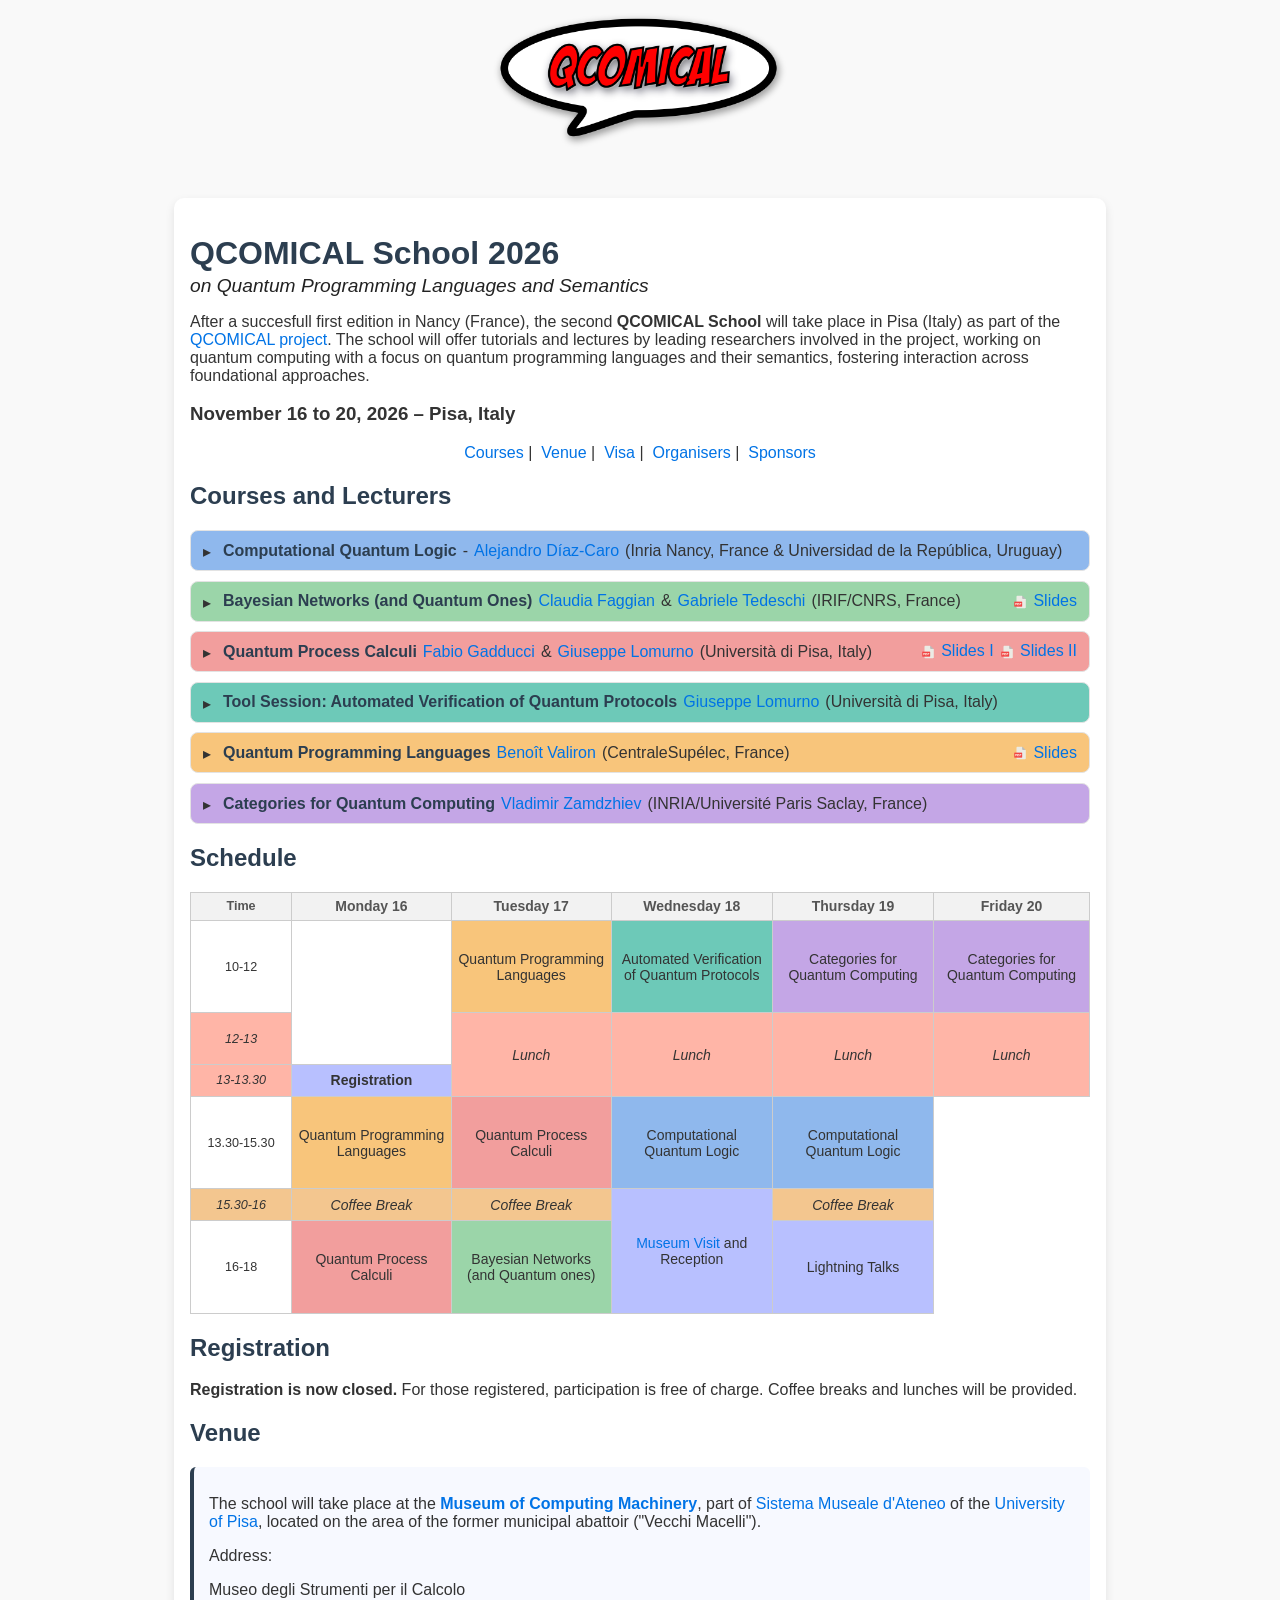
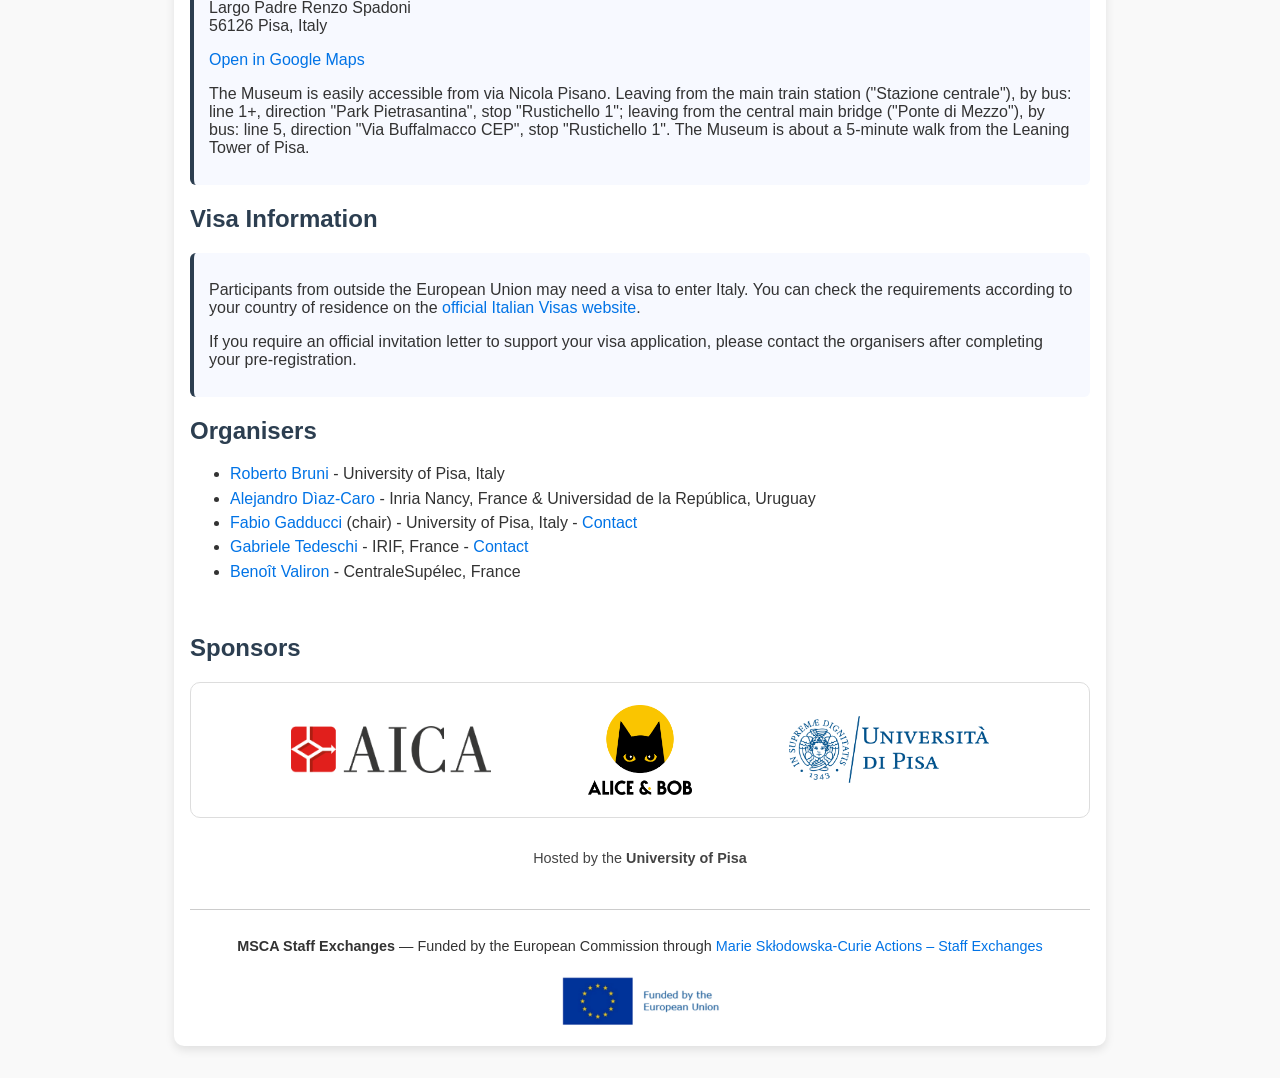
==== commit 2f4bdcca: "added gabriele slide" ====
--- a/index.html
+++ b/index.html
@@ -62,7 +62,7 @@
        <a href="https://www.irif.fr/users/tedeschi/index" target="_blank">Gabriele Tedeschi</a> (IRIF/CNRS, France)
 	  </span>
 	  <span class="right">
-	    <!--<a href="tedeschi" class="pdf" target="_blank">Slides</a>-->
+	    <a href="tedeschi.pdf" class="pdf" target="_blank">Slides</a>
 	  </span>
 	</summary>
 	<div class="abstract">
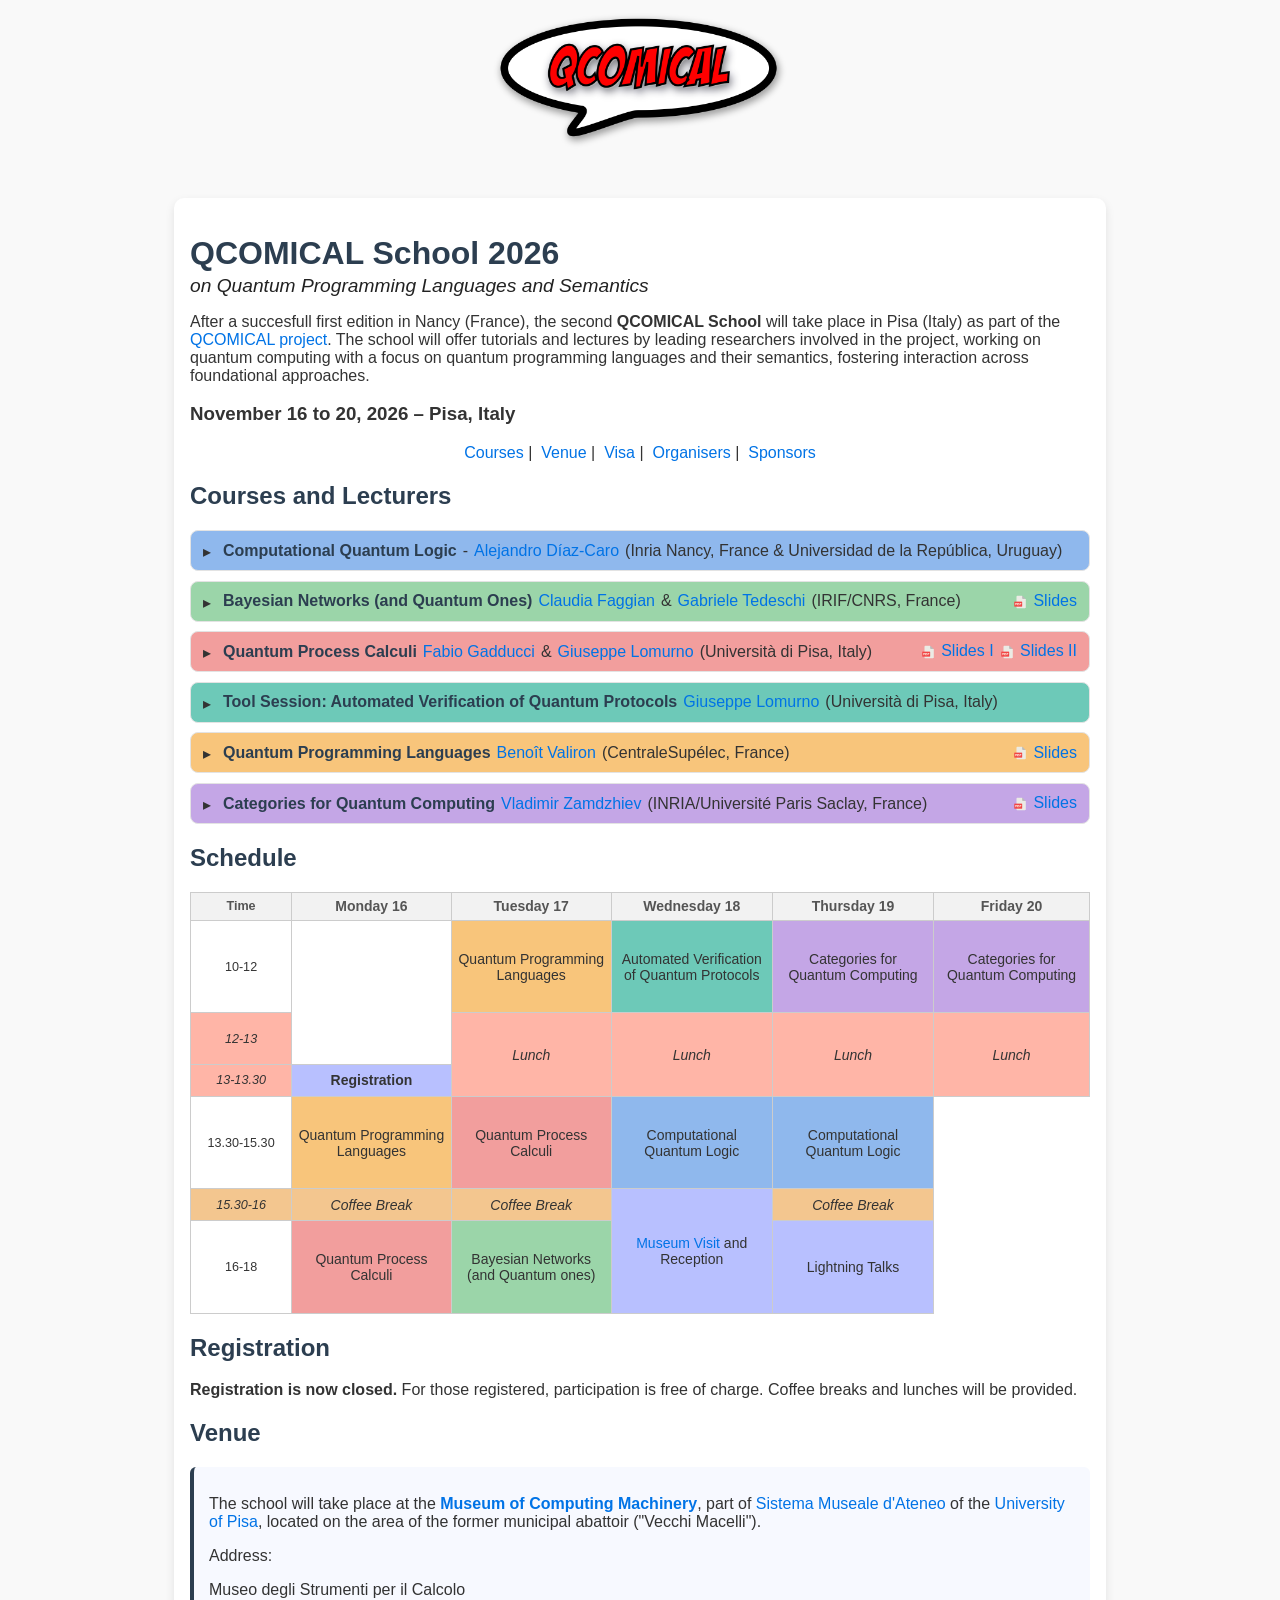
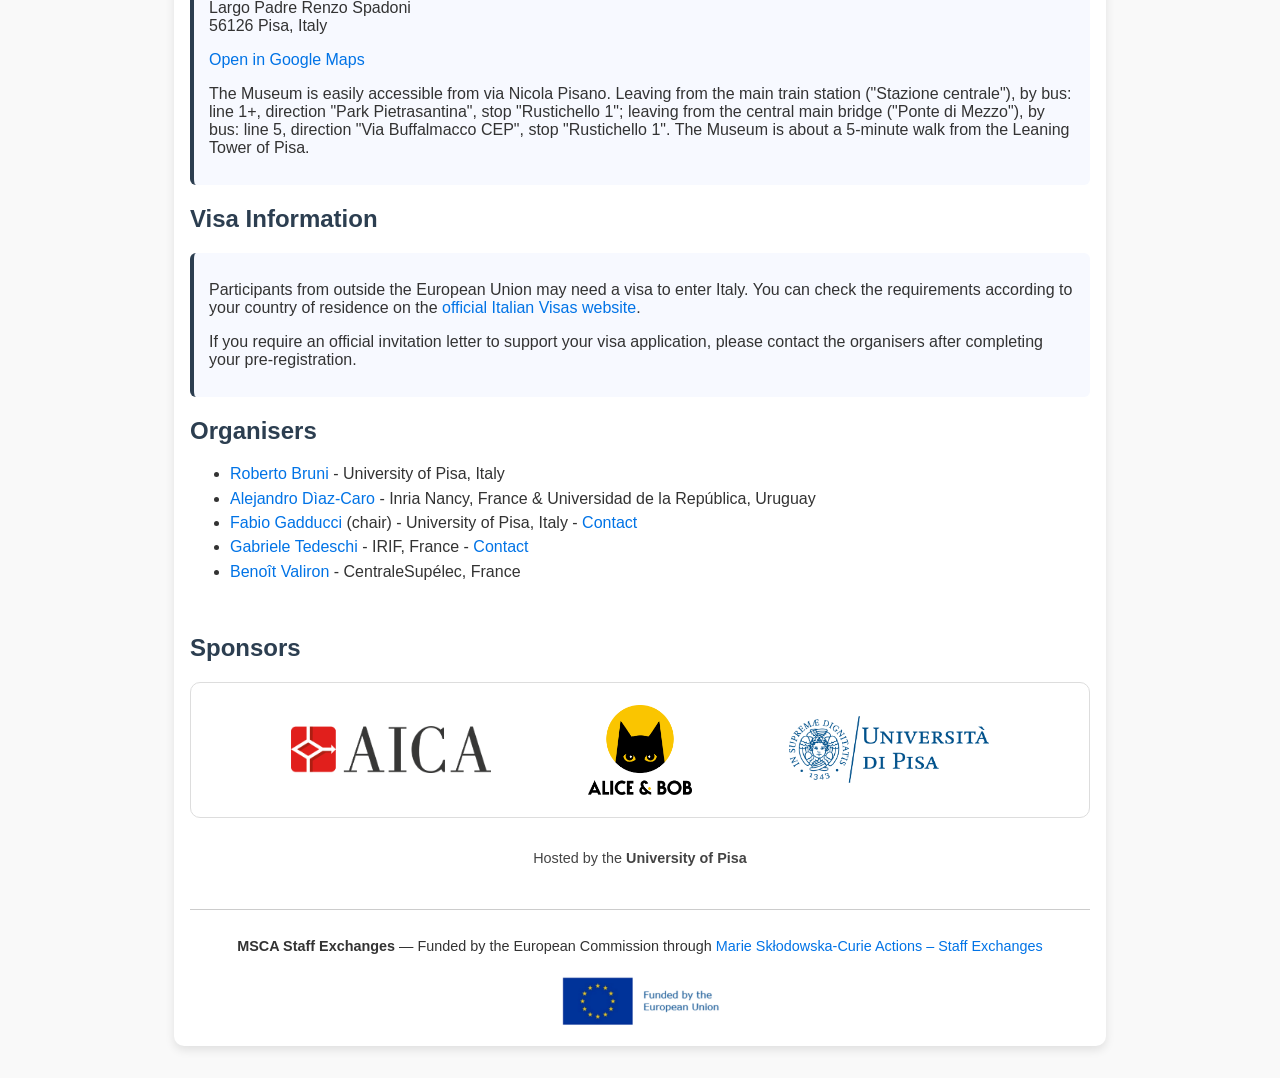
==== commit 32ad640f: "vladimir's slides" ====
--- a/index.html
+++ b/index.html
@@ -147,7 +147,7 @@
 	     <a href="https://zamdzhiev.github.io/" target="_blank">Vladimir Zamdzhiev</a> (INRIA/Universit&eacute; Paris Saclay, France)
 	  </span>
 	  <span class="right">
-	    <!--<a href="zamdzhiev" class="pdf" target="_blank">Slides</a>-->
+	    <a href="zamdzhiev.pdf" class="pdf" target="_blank">Slides</a>
 	  </span>
 	</summary>
 	<div class="abstract">
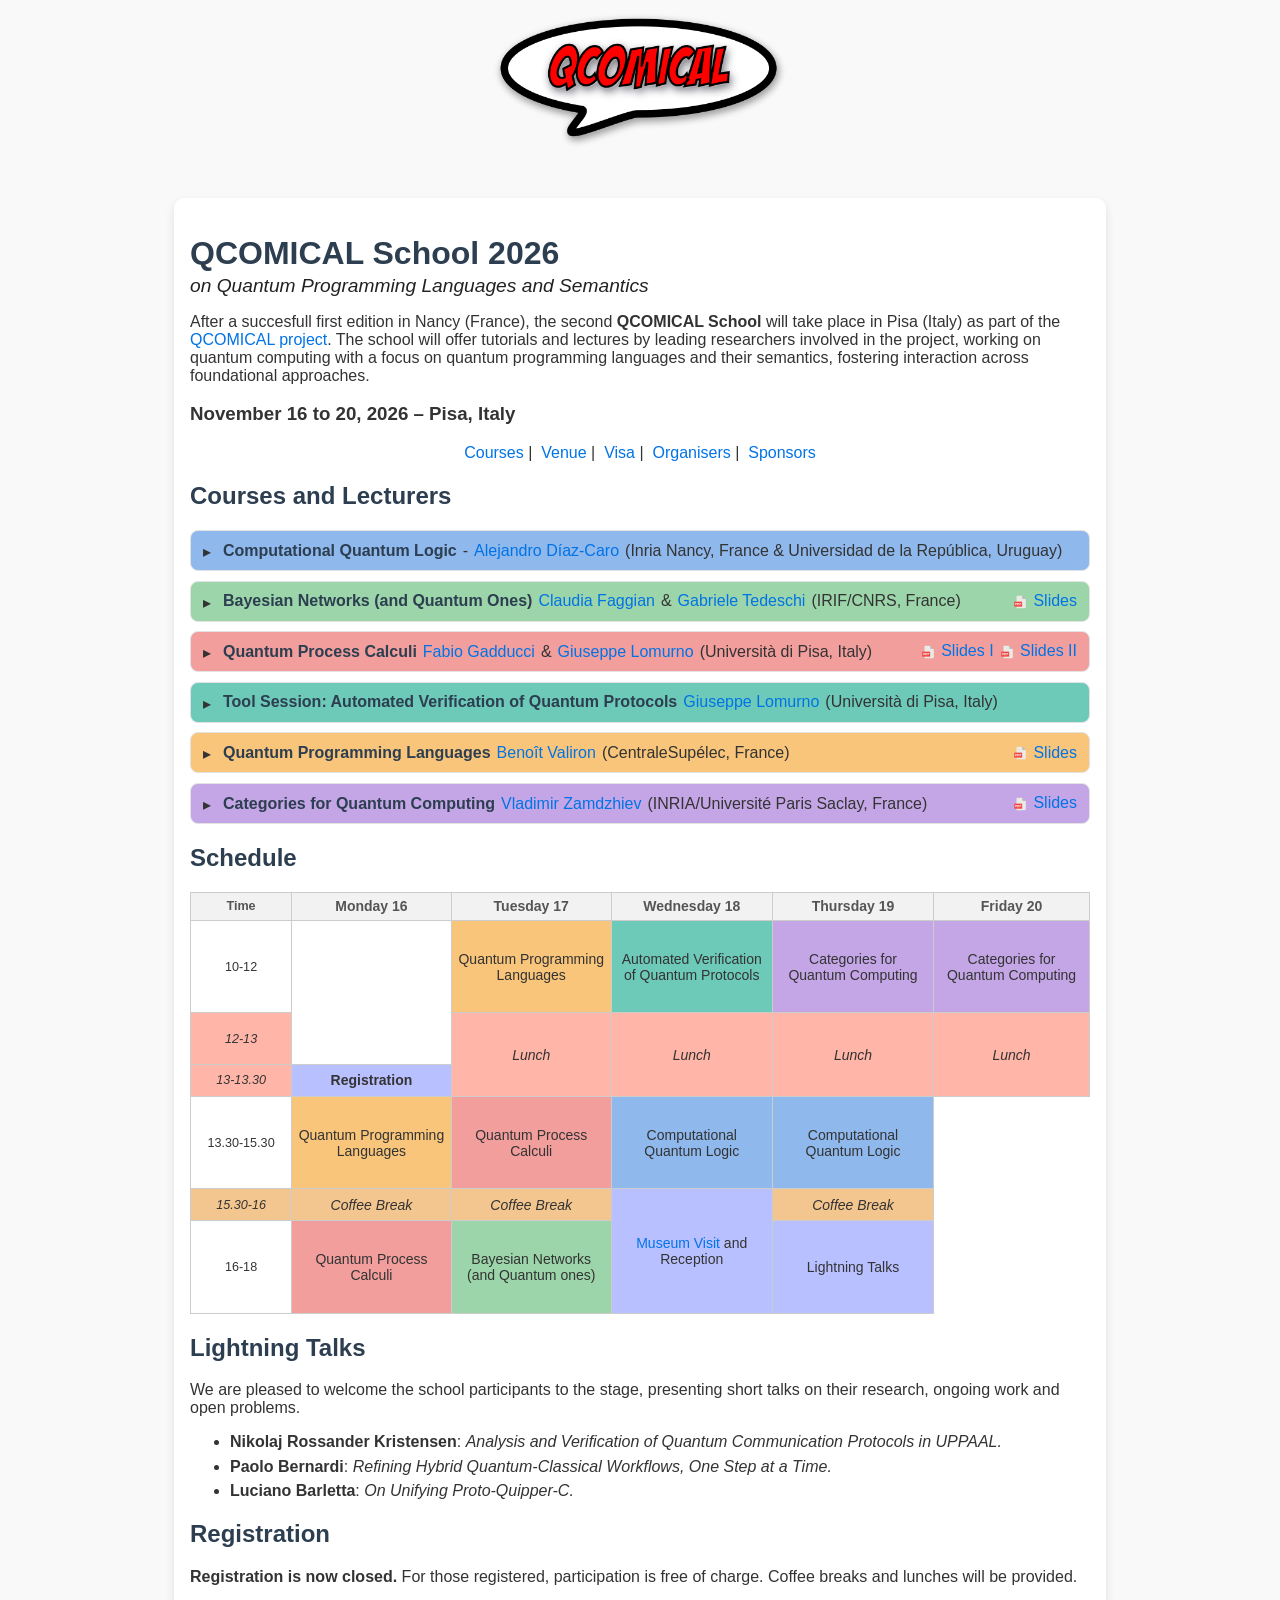
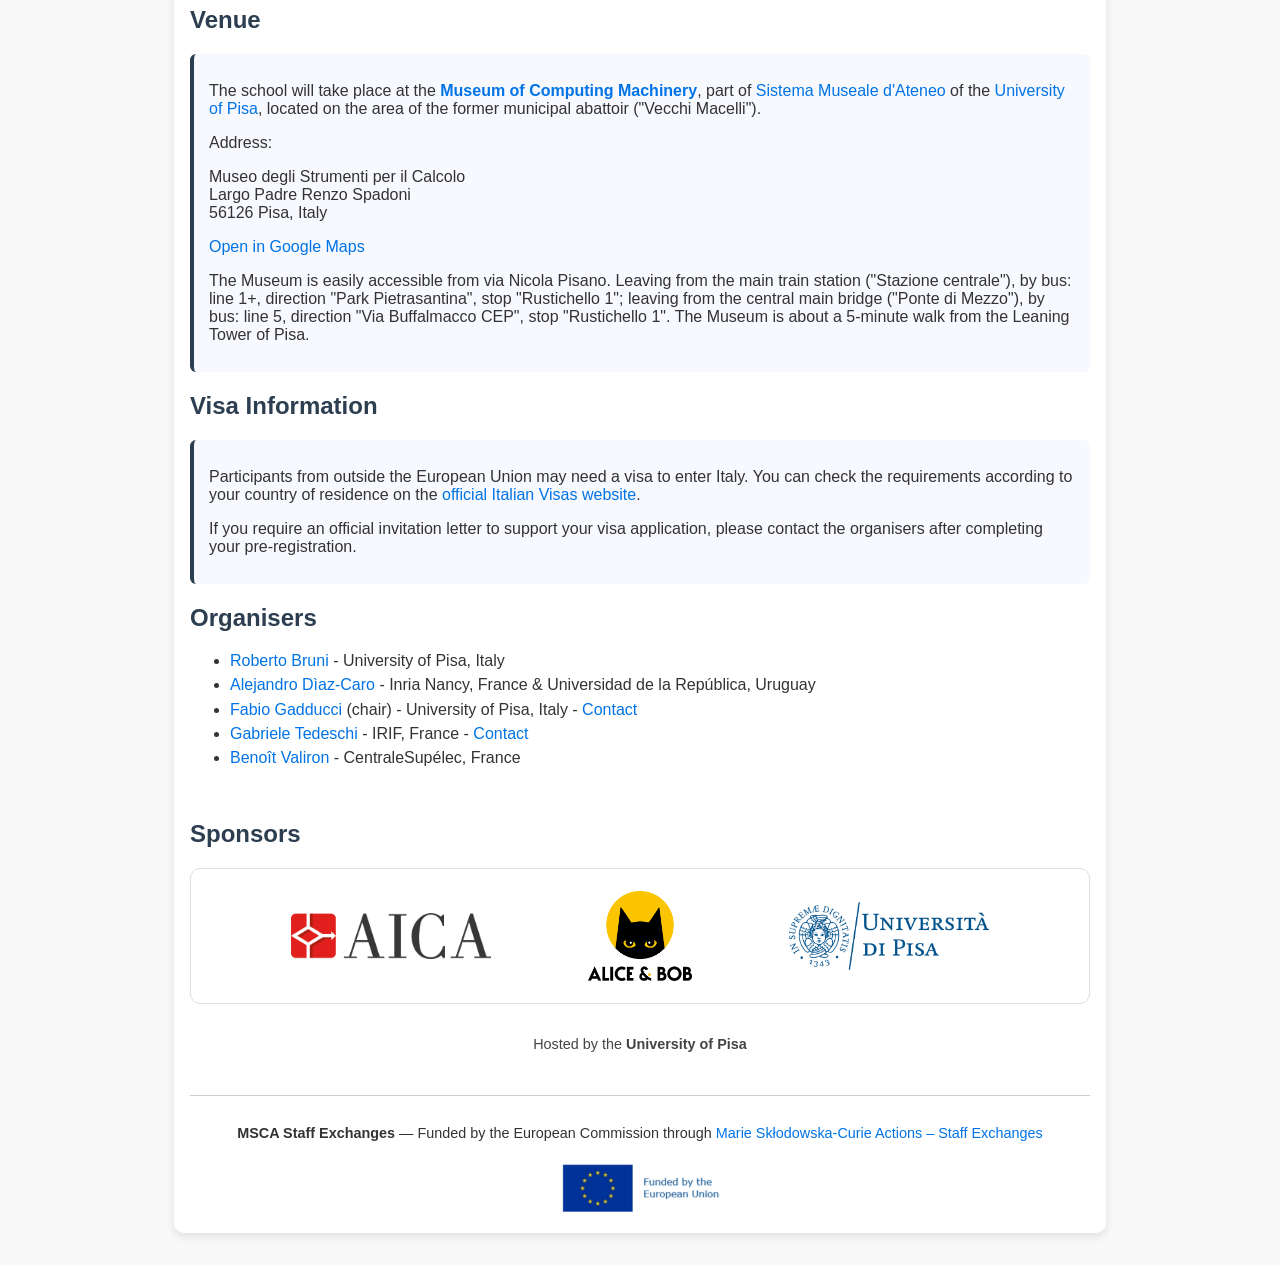
==== commit 24202945: "Added lightning talks" ====
--- a/index.html
+++ b/index.html
@@ -232,6 +232,14 @@
   </table>
 </div>
 </div>
+
+  <h2 id="lightning">Lightning Talks</h2>
+  <p>We are pleased to welcome the school participants to the stage, presenting short talks on their research, ongoing work and open problems.</p>
+  <ul class="organisers">
+    <li><strong>Nikolaj Rossander Kristensen</strong>: <em>Analysis and Verification of Quantum Communication Protocols in UPPAAL.</em></li>
+    <li><strong>Paolo Bernardi</strong>: <em>Refining Hybrid Quantum-Classical Workflows, One Step at a Time.</em></li>
+    <li><strong>Luciano Barletta</strong>: <em>On Unifying Proto-Quipper-C.</em></li>
+  </ul>
 
   <h2 id="prereg">Registration</h2>
 
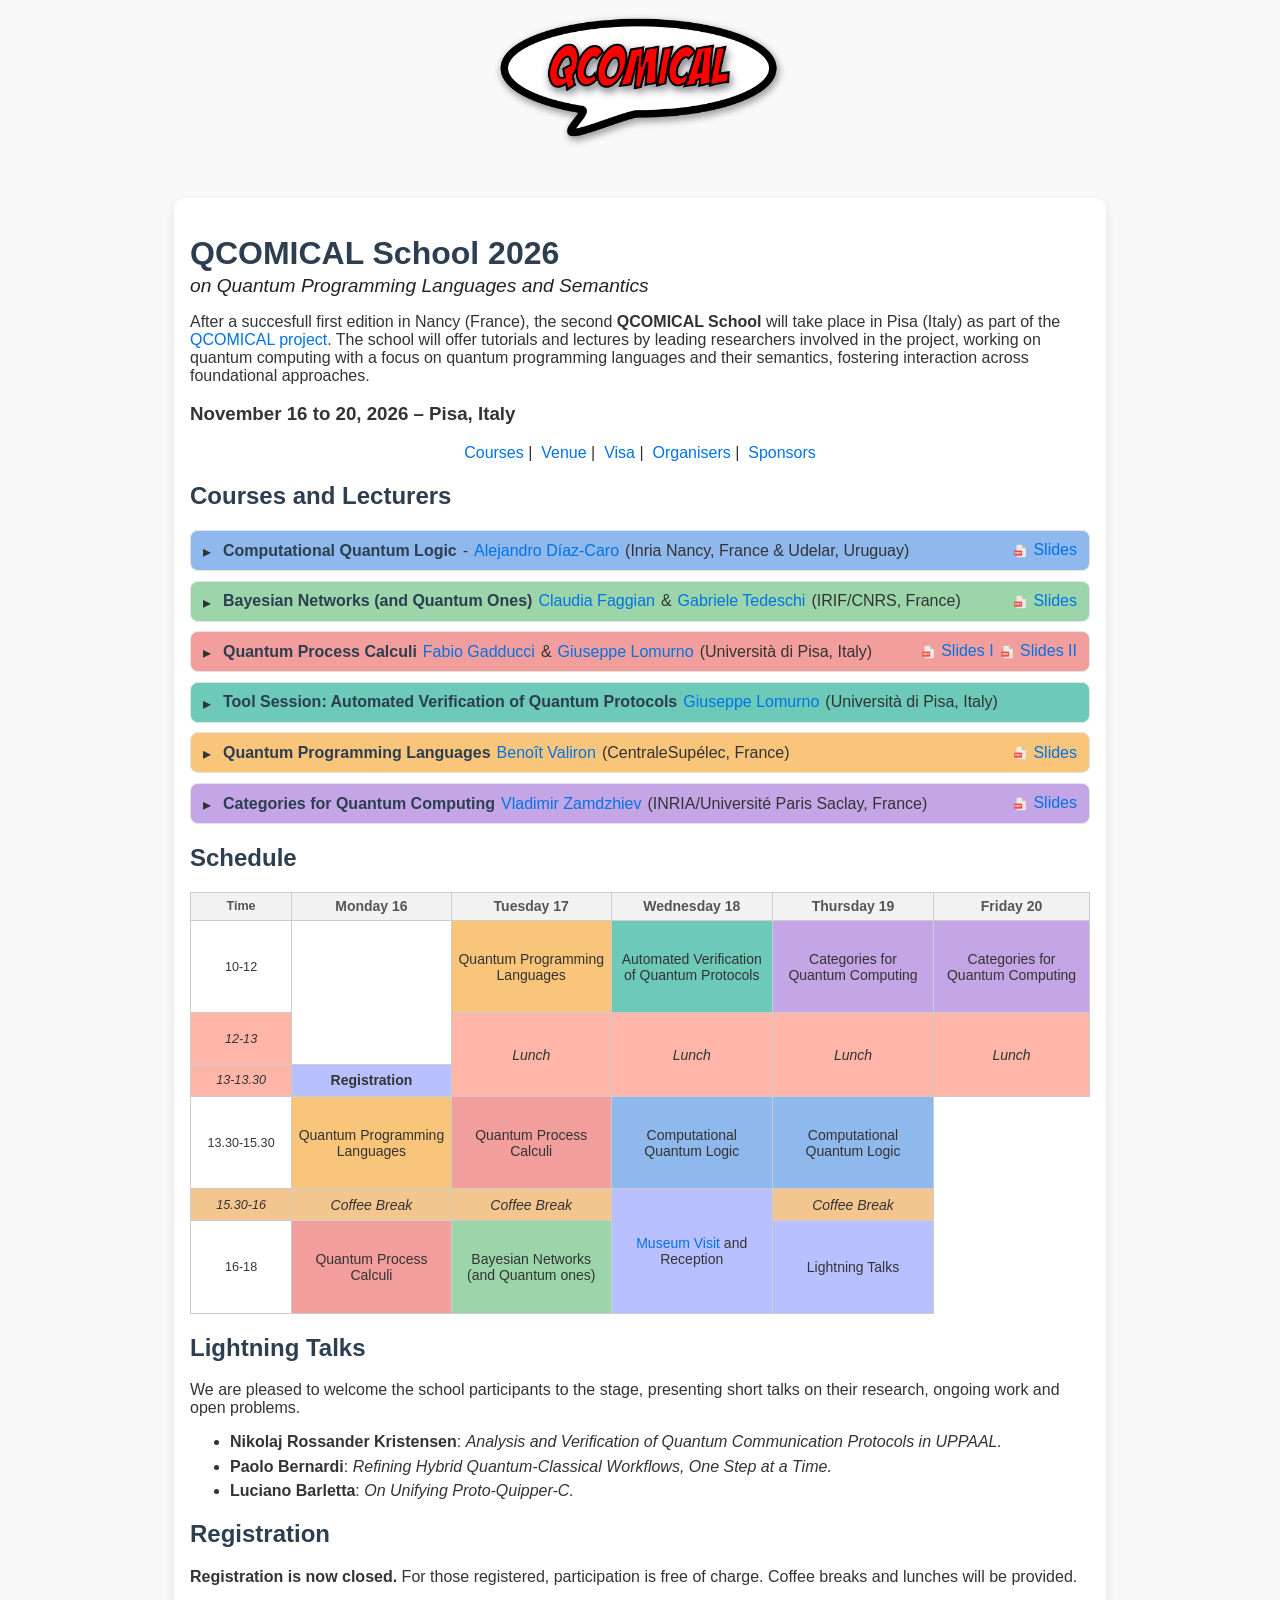
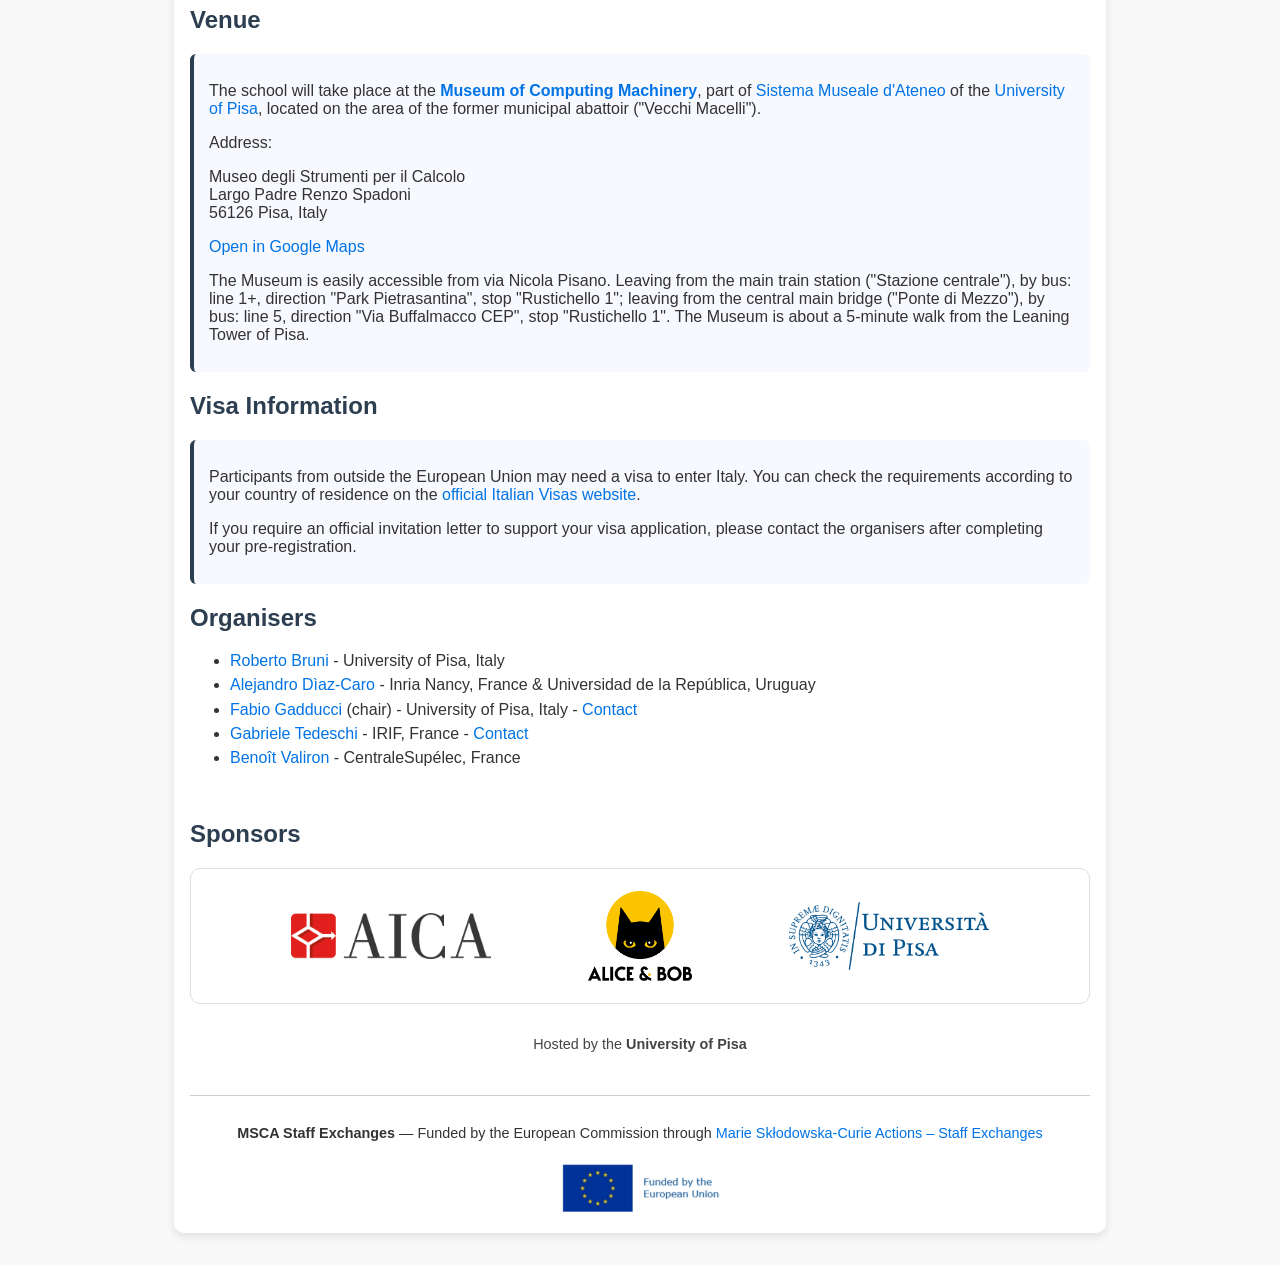
==== commit ed2e277a: "slides alejandro" ====
--- a/index.html
+++ b/index.html
@@ -41,10 +41,10 @@
 	  <span class="left">
 	    <span class="course-title">Computational Quantum Logic</span> -
 	     <a href="https://members.loria.fr/adiazcaro/" target="_blank">Alejandro D&iacute;az-Caro</a> 
-	     (Inria Nancy, France & Universidad de la República, Uruguay)
-	  </span>
-	  <span class="right">
-	    <!--<a href="caro" class="pdf" target="_blank">Slides</a>-->
+	     (Inria Nancy, France & Udelar, Uruguay)
+	  </span>
+	  <span class="right">
+	    <a href="alejandro.pdf" class="pdf" target="_blank">Slides</a>
 	  </span>
 	</summary>
 	<div class="abstract">
